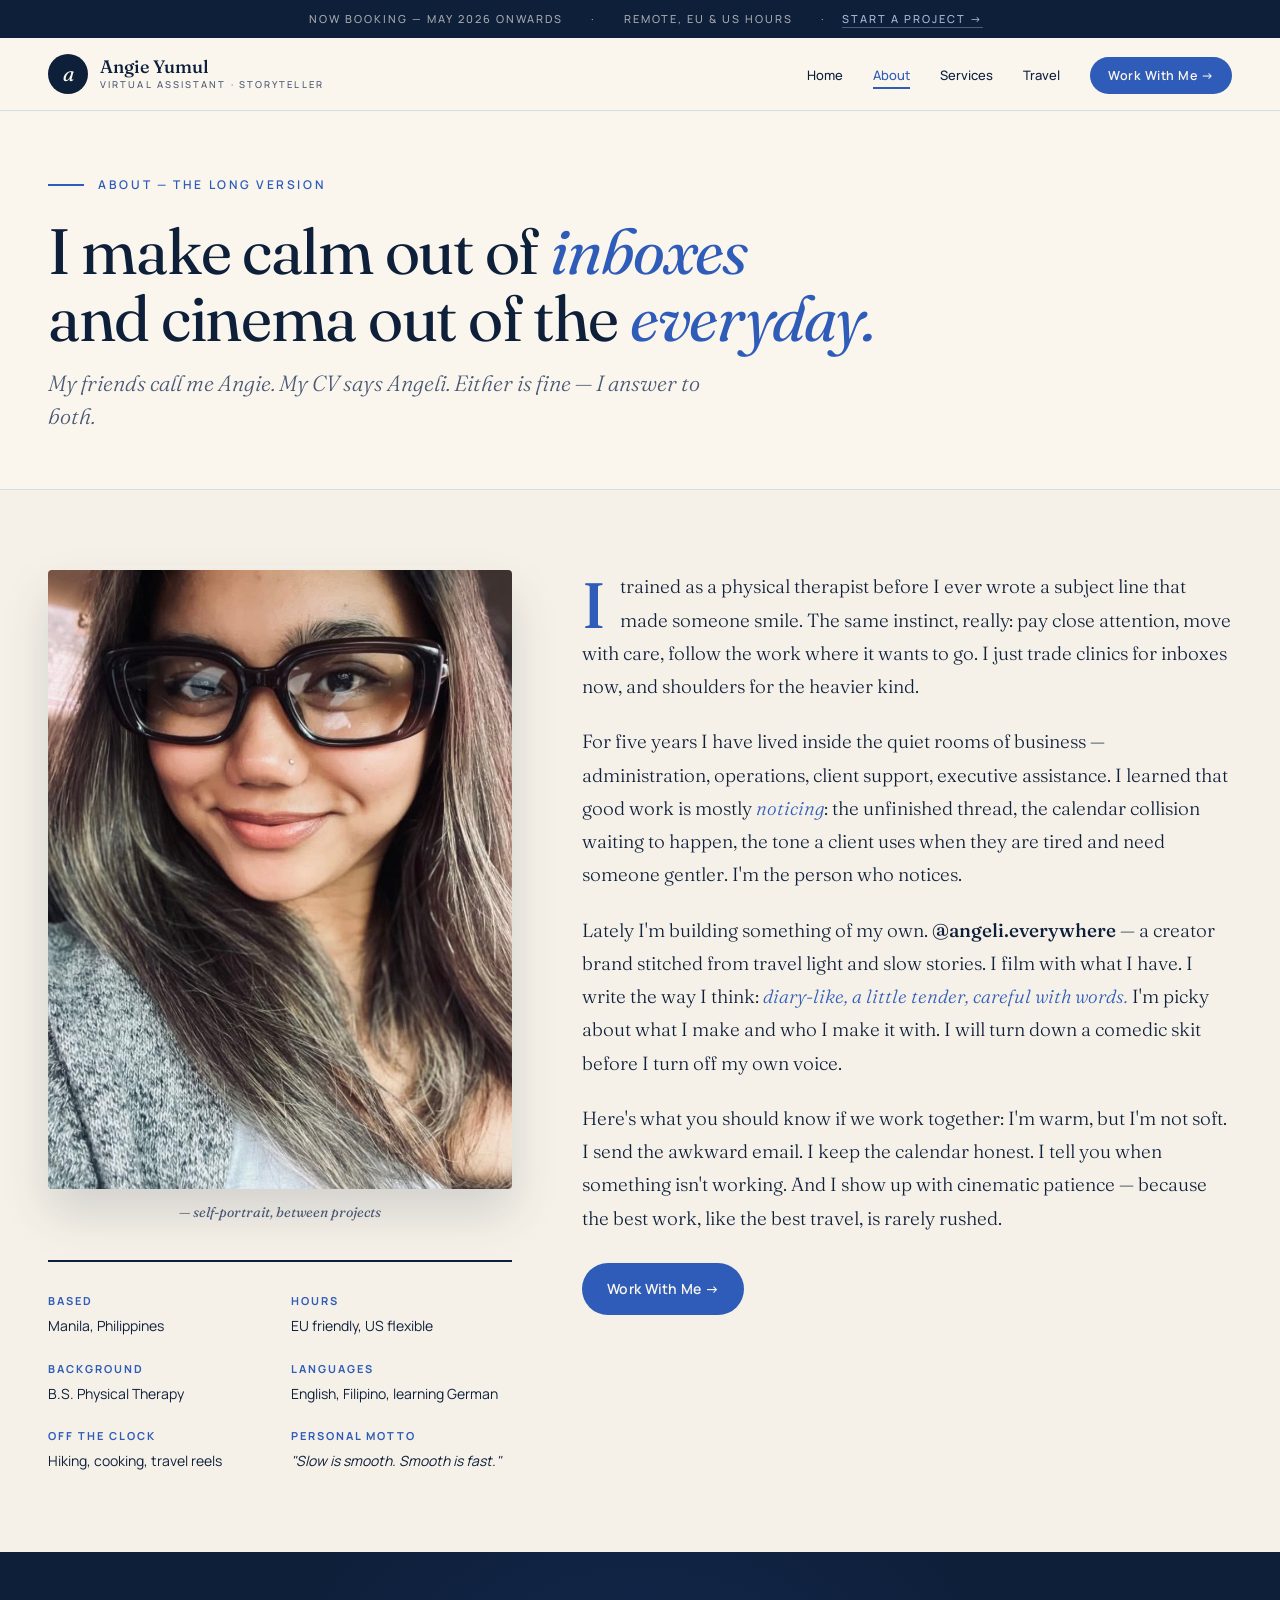
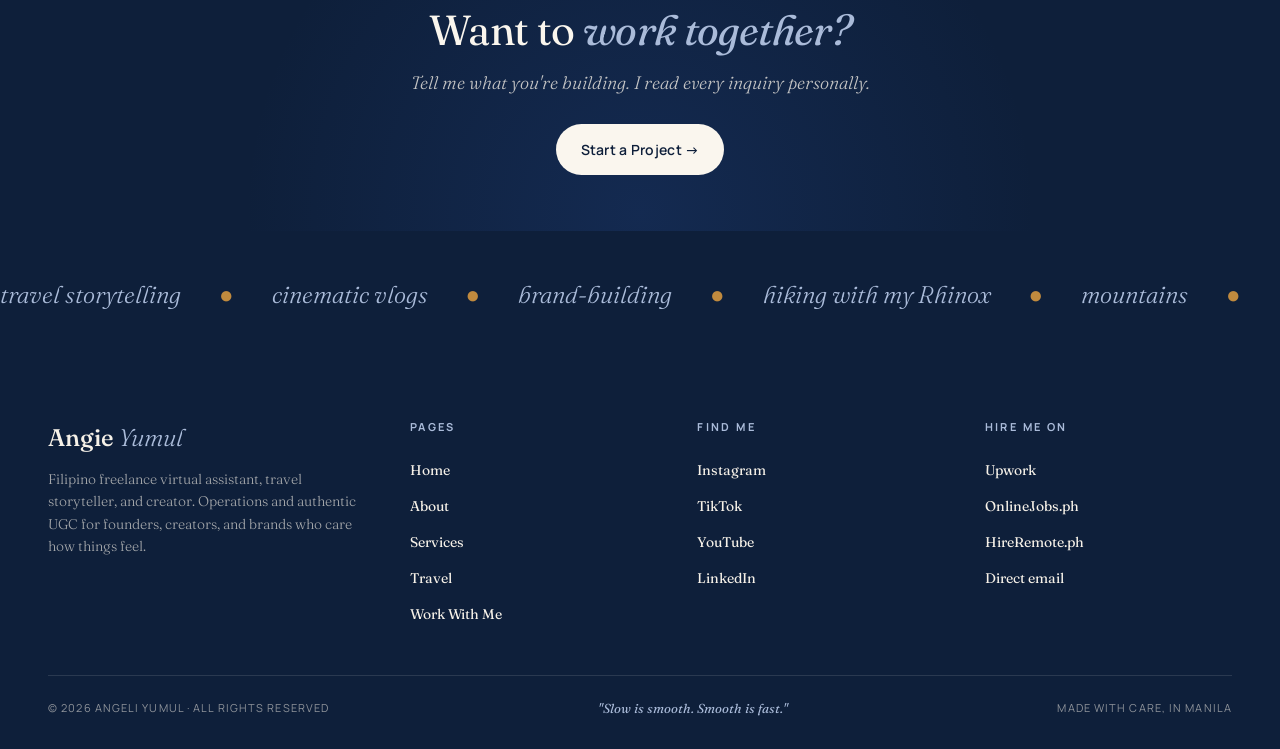
==== about.html @ 8c52788c "Multi-page site: 5 pages (index, about, services, travel, work) with shared CSS/JS, fixes for sticky" ====
<!DOCTYPE html>
<html lang="en">
<head>
<meta charset="UTF-8" />
<meta name="viewport" content="width=device-width, initial-scale=1.0" />
<title>About — Angie Yumul</title>
<meta name="description" content="The long version. A diary, a CV, and an honest paragraph about how I work." />
<meta property="og:title" content="About — Angie Yumul" />
<meta property="og:description" content="The long version. A diary, a CV, and an honest paragraph about how I work." />
<link rel="preconnect" href="https://fonts.googleapis.com">
<link rel="preconnect" href="https://fonts.gstatic.com" crossorigin>
<link href="https://fonts.googleapis.com/css2?family=Fraunces:ital,opsz,wght@0,9..144,300;0,9..144,400;0,9..144,500;0,9..144,600;1,9..144,300;1,9..144,400&family=Manrope:wght@300;400;500;600;700&display=swap" rel="stylesheet">
<link rel="stylesheet" href="styles.css">
</head>
<body>
<div class="topstrip">
  <span>Now booking — May 2026 onwards</span>
  <span>·</span>
  <span>Remote, EU &amp; US hours</span>
  <span>·</span>
  <a href="work.html">Start a project →</a>
</div>
<nav class="site-nav">
  <a href="index.html" class="brand">
    <div class="brand-mark">a</div>
    <div class="brand-text">
      Angie Yumul
      <small>Virtual Assistant · Storyteller</small>
    </div>
  </a>
  <button class="nav-toggle" aria-label="Toggle menu"><span></span><span></span><span></span></button>
  <ul>
    <li><a href="index.html" class="navlink">Home</a></li>
    <li><a href="about.html" class="navlink active">About</a></li>
    <li><a href="services.html" class="navlink">Services</a></li>
    <li><a href="travel.html" class="navlink">Travel</a></li>
    <li><a href="work.html" class="navlink nav-cta">Work With Me →</a></li>
  </ul>
</nav>

<a href="work.html" class="floating-cta">
  <span class="floating-cta-dot"></span>
  Available for projects
</a>
<div class="page-hero">
  <div class="page-hero-inner">
    <div class="eyebrow">About — the long version</div>
    <h1>I make calm out of <em>inboxes</em><br>and cinema out of the <em>everyday.</em></h1>
    <p class="page-hero-lede">My friends call me Angie. My CV says Angeli. Either is fine — I answer to both.</p>
  </div>
</div>

<section class="about-page-section">
  <div class="section-inner">
    <div class="about-grid">
      <div>
        <div class="about-photo">
          <img src="images/angie-glasses.jpeg" alt="Angie smiling, wearing oversized black glasses" />
        </div>
        <p class="about-photo-caption">— self-portrait, between projects</p>
        <ul class="about-fact-list">
          <li><strong>Based</strong>Manila, Philippines</li>
          <li><strong>Hours</strong>EU friendly, US flexible</li>
          <li><strong>Background</strong>B.S. Physical Therapy</li>
          <li><strong>Languages</strong>English, Filipino, learning German</li>
          <li><strong>Off the clock</strong>Hiking, cooking, travel reels</li>
          <li><strong>Personal motto</strong><em>"Slow is smooth. Smooth is fast."</em></li>
        </ul>
      </div>
      <div class="about-prose">
        <p class="lead">I trained as a physical therapist before I ever wrote a subject line that made someone smile. The same instinct, really: pay close attention, move with care, follow the work where it wants to go. I just trade clinics for inboxes now, and shoulders for the heavier kind.</p>
        <p>For five years I have lived inside the quiet rooms of business — administration, operations, client support, executive assistance. I learned that good work is mostly <em>noticing</em>: the unfinished thread, the calendar collision waiting to happen, the tone a client uses when they are tired and need someone gentler. I'm the person who notices.</p>
        <p>Lately I'm building something of my own. <strong>@angeli.everywhere</strong> — a creator brand stitched from travel light and slow stories. I film with what I have. I write the way I think: <em>diary-like, a little tender, careful with words.</em> I'm picky about what I make and who I make it with. I will turn down a comedic skit before I turn off my own voice.</p>
        <p>Here's what you should know if we work together: I'm warm, but I'm not soft. I send the awkward email. I keep the calendar honest. I tell you when something isn't working. And I show up with cinematic patience — because the best work, like the best travel, is rarely rushed.</p>
        <p style="margin-top: 28px;"><a href="work.html" class="btn btn-primary">Work With Me →</a></p>
      </div>
    </div>
  </div>
</section>

<section class="inline-cta">
  <div class="inline-cta-inner">
    <h2>Want to <em>work together?</em></h2>
    <p>Tell me what you're building. I read every inquiry personally.</p>
    <a href="work.html" class="btn btn-primary">Start a Project →</a>
  </div>
</section>

<div class="ribbon">
  <div class="ribbon-inner">
    <span>travel storytelling</span><span class="dot">●</span>
    <span>cinematic vlogs</span><span class="dot">●</span>
    <span>brand-building</span><span class="dot">●</span>
    <span>hiking with my Rhinox</span><span class="dot">●</span>
    <span>mountains</span><span class="dot">●</span>
    <span>learning German</span><span class="dot">●</span>
    <span>fitness</span><span class="dot">●</span>
    <span>quiet mornings</span><span class="dot">●</span>
    <span>travel storytelling</span><span class="dot">●</span>
    <span>cinematic vlogs</span><span class="dot">●</span>
    <span>brand-building</span><span class="dot">●</span>
    <span>hiking with my Rhinox</span><span class="dot">●</span>
    <span>mountains</span><span class="dot">●</span>
    <span>learning German</span><span class="dot">●</span>
    <span>fitness</span><span class="dot">●</span>
    <span>quiet mornings</span><span class="dot">●</span>
  </div>
</div>
<footer>
  <div class="footer-grid">
    <div class="footer-brand">
      <h4>Angie <em>Yumul</em></h4>
      <p>Filipino freelance virtual assistant, travel storyteller, and creator. Operations and authentic UGC for founders, creators, and brands who care how things feel.</p>
    </div>
    <div class="footer-col">
      <h5>Pages</h5>
      <ul>
        <li><a href="index.html">Home</a></li>
        <li><a href="about.html">About</a></li>
        <li><a href="services.html">Services</a></li>
        <li><a href="travel.html">Travel</a></li>
        <li><a href="work.html">Work With Me</a></li>
      </ul>
    </div>
    <div class="footer-col">
      <h5>Find me</h5>
      <ul>
        <li><a href="https://instagram.com/angeli.everywhere" target="_blank" rel="noopener">Instagram</a></li>
        <li><a href="https://tiktok.com/@angeli.everywhere" target="_blank" rel="noopener">TikTok</a></li>
        <li><a href="https://youtube.com/@angeli.everywhere" target="_blank" rel="noopener">YouTube</a></li>
        <li><a href="https://linkedin.com/in/angeliyumul" target="_blank" rel="noopener">LinkedIn</a></li>
      </ul>
    </div>
    <div class="footer-col">
      <h5>Hire me on</h5>
      <ul>
        <li><a href="https://upwork.com" target="_blank" rel="noopener">Upwork</a></li>
        <li><a href="https://onlinejobs.ph" target="_blank" rel="noopener">OnlineJobs.ph</a></li>
        <li><a href="https://hireremote.ph" target="_blank" rel="noopener">HireRemote.ph</a></li>
        <li><a href="mailto:angeli.everywhere@gmail.com">Direct email</a></li>
      </ul>
    </div>
  </div>
  <div class="footer-bottom">
    <span>© 2026 ANGELI YUMUL · ALL RIGHTS RESERVED</span>
    <em>"Slow is smooth. Smooth is fast."</em>
    <span>MADE WITH CARE, IN MANILA</span>
  </div>
</footer>

<script src="site.js"></script>
</body>
</html>
---- styles.css ----
/* ─────────────────────────────────────────────
   ANGIE YUMUL — site stylesheet
   Blue palette · Fraunces + Manrope · multi-page
   ───────────────────────────────────────────── */

:root {
  --ink:        #0e1f3a;
  --ink-soft:   #4a5874;
  --blue:       #2e5cb8;
  --blue-deep:  #1a3a7a;
  --blue-soft:  #aabbd9;
  --mist:       #e8eef5;
  --bone:       #f6f1e8;
  --paper:      #faf6ee;
  --cream:      #efe7d6;
  --gold:       #c08a3e;
  --line:       #d6dde8;

  --serif: 'Fraunces', 'Times New Roman', serif;
  --sans:  'Manrope', system-ui, sans-serif;
}

* { margin: 0; padding: 0; box-sizing: border-box; }
html { scroll-behavior: smooth; }
body {
  background: var(--paper);
  color: var(--ink);
  font-family: var(--sans);
  font-size: 17px;
  line-height: 1.65;
  -webkit-font-smoothing: antialiased;
  overflow-x: hidden;
}
::selection { background: var(--blue); color: var(--paper); }
img { max-width: 100%; display: block; }
a { color: inherit; }

/* TOP STRIP */
.topstrip {
  background: var(--ink); color: var(--bone);
  font-family: var(--sans); font-size: 11px;
  letter-spacing: 0.18em; text-transform: uppercase;
  text-align: center; padding: 10px 24px; font-weight: 500;
}
.topstrip span { opacity: 0.65; margin: 0 12px; }
.topstrip a {
  color: var(--blue-soft); text-decoration: none;
  border-bottom: 1px solid rgba(170,187,217,0.4); padding-bottom: 1px;
}

/* NAV — non-sticky to prevent overlap with content */
nav.site-nav {
  background: var(--paper);
  border-bottom: 1px solid var(--line);
  padding: 16px 48px;
  display: flex; justify-content: space-between; align-items: center;
  position: relative; z-index: 50;
}
.brand { display: flex; align-items: center; gap: 12px; text-decoration: none; color: var(--ink); }
.brand-mark {
  width: 40px; height: 40px; border-radius: 50%;
  background: var(--ink); color: var(--paper);
  display: flex; align-items: center; justify-content: center;
  font-family: var(--serif); font-style: italic;
  font-size: 21px; line-height: 1; padding-bottom: 2px; flex-shrink: 0;
}
.brand-text { font-family: var(--serif); font-size: 18px; line-height: 1; font-weight: 500; }
.brand-text small {
  display: block; font-family: var(--sans);
  font-size: 9.5px; letter-spacing: 0.22em; text-transform: uppercase;
  color: var(--ink-soft); margin-top: 4px; font-weight: 500;
}
nav.site-nav ul { display: flex; gap: 30px; list-style: none; align-items: center; }
nav.site-nav a.navlink {
  font-family: var(--sans); font-size: 13px; font-weight: 500;
  color: var(--ink); text-decoration: none; transition: color 0.3s;
  white-space: nowrap; padding-bottom: 3px; border-bottom: 2px solid transparent;
}
nav.site-nav a.navlink:hover { color: var(--blue); }
nav.site-nav a.navlink.active { color: var(--blue); border-bottom-color: var(--blue); }

.nav-cta {
  background: var(--blue); color: var(--paper) !important;
  padding: 10px 18px !important; border-radius: 999px;
  font-size: 12.5px !important; letter-spacing: 0.04em;
  font-weight: 600 !important; transition: background 0.3s, transform 0.2s;
  white-space: nowrap; border-bottom: none !important;
}
.nav-cta:hover { background: var(--blue-deep) !important; transform: translateY(-1px); }
.nav-cta.active { background: var(--blue-deep); }

.nav-toggle {
  display: none; background: none; border: none; cursor: pointer;
  padding: 6px; width: 38px; height: 38px;
}
.nav-toggle span {
  display: block; width: 22px; height: 2px;
  background: var(--ink); margin: 5px auto; transition: 0.3s;
}

/* FLOATING CTA */
.floating-cta {
  position: fixed; bottom: 22px; right: 22px;
  background: var(--ink); color: var(--paper);
  padding: 12px 20px 12px 16px; border-radius: 999px;
  text-decoration: none; font-family: var(--sans);
  font-size: 13px; font-weight: 600; letter-spacing: 0.02em;
  z-index: 40; box-shadow: 0 10px 30px rgba(14, 31, 58, 0.25);
  display: flex; align-items: center; gap: 8px;
  transition: opacity 0.4s, transform 0.3s, background 0.3s;
  opacity: 0; transform: translateY(20px); pointer-events: none;
}
.floating-cta.visible { opacity: 1; transform: translateY(0); pointer-events: auto; }
.floating-cta:hover { background: var(--blue); transform: translateY(-2px); }
.floating-cta-dot {
  width: 8px; height: 8px; border-radius: 50%;
  background: #6fe88a; flex-shrink: 0; animation: pulse 2s infinite;
}
@keyframes pulse {
  0%   { box-shadow: 0 0 0 0 rgba(111, 232, 138, 0.7); }
  70%  { box-shadow: 0 0 0 8px rgba(111, 232, 138, 0); }
  100% { box-shadow: 0 0 0 0 rgba(111, 232, 138, 0); }
}

/* TYPE */
h1 { font-family: var(--serif); font-weight: 400; line-height: 1.05; letter-spacing: -0.02em; color: var(--ink); }
h2 {
  font-family: var(--serif); font-size: clamp(34px, 4.5vw, 54px);
  line-height: 1.05; letter-spacing: -0.015em;
  color: var(--ink); font-weight: 400;
}
h2 em { font-style: italic; color: var(--blue); font-weight: 400; }

.eyebrow {
  font-family: var(--sans); font-size: 12px; font-weight: 600;
  letter-spacing: 0.22em; text-transform: uppercase;
  color: var(--blue); margin-bottom: 22px;
  display: flex; align-items: center; gap: 14px;
}
.eyebrow::before { content: ''; width: 36px; height: 2px; background: var(--blue); flex-shrink: 0; }

.section-eyebrow {
  font-family: var(--sans); font-size: 11px;
  letter-spacing: 0.28em; text-transform: uppercase;
  color: var(--blue); font-weight: 600;
  margin-bottom: 16px; display: flex; align-items: center; gap: 12px;
}
.section-eyebrow .roman {
  font-family: var(--serif); font-style: italic;
  color: var(--ink-soft); font-size: 15px;
  letter-spacing: 0.05em; font-weight: 400;
}

.section-lede {
  font-size: 19px; color: var(--ink-soft);
  max-width: 720px; margin-bottom: 44px; line-height: 1.6;
}
.section-lede em { font-style: italic; color: var(--ink); }

/* BUTTONS */
.btn {
  display: inline-flex; align-items: center; gap: 8px;
  padding: 13px 24px; border-radius: 999px;
  text-decoration: none; font-family: var(--sans);
  font-size: 14px; font-weight: 600; letter-spacing: 0.02em;
  transition: all 0.3s; border: 1.5px solid transparent;
  cursor: pointer;
}
.btn-primary { background: var(--blue); color: var(--paper); }
.btn-primary:hover { background: var(--blue-deep); transform: translateY(-2px); }
.btn-secondary { background: transparent; color: var(--ink); border-color: var(--ink); }
.btn-secondary:hover { background: var(--ink); color: var(--paper); transform: translateY(-2px); }

/* SECTIONS */
section { padding: 80px 48px; }
.section-inner { max-width: 1300px; margin: 0 auto; }

/* HERO (home) */
.hero { padding: 60px 48px 80px; position: relative; }
.hero-grid {
  max-width: 1300px; margin: 0 auto;
  display: grid; grid-template-columns: 1.1fr 1fr;
  gap: 80px; align-items: center;
}
.hero h1 { font-size: clamp(44px, 5.6vw, 76px); margin-bottom: 18px; }
.hero h1 em { font-style: italic; font-weight: 300; color: var(--blue); }
.hero-roles {
  font-family: var(--serif); font-style: italic; font-size: 21px;
  color: var(--ink-soft); margin-bottom: 26px; font-weight: 300;
}
.hero-roles .dot { color: var(--gold); margin: 0 8px; }
.hero-lede {
  font-size: 18px; line-height: 1.65; color: var(--ink-soft);
  max-width: 540px; margin-bottom: 32px;
}
.hero-lede strong { color: var(--ink); font-weight: 600; }
.hero-cta { display: flex; gap: 12px; flex-wrap: wrap; margin-bottom: 36px; }

.hero-credentials {
  padding-top: 26px; border-top: 1px solid var(--line);
  display: grid; grid-template-columns: repeat(3, 1fr);
  gap: 18px; max-width: 540px;
}
.hero-credentials > div { font-size: 12.5px; }
.hero-credentials strong {
  display: block; font-family: var(--serif);
  font-size: 22px; font-weight: 500; color: var(--ink); margin-bottom: 2px;
}
.hero-credentials em {
  font-family: var(--serif); font-style: italic;
  color: var(--gold); font-weight: 400;
}
.hero-credentials span { color: var(--ink-soft); font-size: 12px; }

/* HERO PHOTO */
.hero-visual {
  position: relative; aspect-ratio: 4 / 5;
  max-height: 600px; width: 100%;
}
.hero-photo-frame {
  position: absolute; inset: 0;
  border-radius: 4px; overflow: hidden;
  background: var(--mist);
  box-shadow: 0 30px 60px rgba(14, 31, 58, 0.18);
  transform: rotate(-1.5deg);
}
.hero-photo-frame img {
  width: 100%; height: 100%;
  object-fit: cover; object-position: center 28%;
}
.hero-photo-tag {
  position: absolute; bottom: -20px; left: -18px;
  background: var(--ink); color: var(--paper);
  font-family: var(--serif); font-style: italic;
  font-size: 15px; padding: 12px 20px;
  border-radius: 999px; transform: rotate(-2deg);
  z-index: 2; box-shadow: 0 10px 24px rgba(14, 31, 58, 0.2);
  white-space: nowrap;
}
.hero-photo-tag span {
  color: var(--blue-soft); font-style: normal;
  font-family: var(--sans); font-size: 9.5px;
  letter-spacing: 0.2em; text-transform: uppercase;
  display: block; margin-bottom: 1px;
}
.hero-photo-stamp {
  position: absolute; top: -18px; right: -18px;
  background: var(--blue); color: var(--paper);
  font-family: var(--serif); font-size: 12.5px;
  width: 130px; height: 130px; border-radius: 50%;
  display: flex; align-items: center; justify-content: center;
  text-align: center; line-height: 1.3;
  transform: rotate(8deg); z-index: 2;
  font-style: italic; box-shadow: 0 8px 20px rgba(46, 92, 184, 0.35);
  letter-spacing: 0.01em; padding: 14px;
}

/* PAGE HERO */
.page-hero {
  padding: 64px 48px 56px;
  background: var(--paper);
  border-bottom: 1px solid var(--line);
}
.page-hero-inner { max-width: 1300px; margin: 0 auto; }
.page-hero h1 { font-size: clamp(40px, 5vw, 64px); line-height: 1.05; margin-bottom: 16px; }
.page-hero h1 em { font-style: italic; color: var(--blue); font-weight: 400; }
.page-hero-lede {
  font-family: var(--serif); font-style: italic;
  font-size: 22px; color: var(--ink-soft);
  max-width: 700px; font-weight: 300; line-height: 1.5;
}

/* TRUSTED */
.trusted {
  padding: 26px 48px; background: var(--mist);
  border-top: 1px solid var(--line); border-bottom: 1px solid var(--line);
}
.trusted-inner {
  max-width: 1300px; margin: 0 auto;
  display: flex; align-items: center; gap: 40px;
  flex-wrap: wrap; justify-content: center;
}
.trusted-label {
  font-family: var(--sans); font-size: 11px;
  letter-spacing: 0.25em; text-transform: uppercase;
  color: var(--ink-soft); font-weight: 600;
}
.trusted-platforms {
  display: flex; gap: 30px; flex-wrap: wrap; align-items: center;
  font-family: var(--serif); font-style: italic;
  font-size: 18px; color: var(--ink); justify-content: center;
}
.trusted-platforms span { display: flex; align-items: center; gap: 8px; }
.trusted-platforms span::before {
  content: '✦'; color: var(--gold);
  font-size: 11px; font-style: normal;
}

/* ABOUT */
.about-page-section { background: var(--bone); }
.about-grid {
  display: grid; grid-template-columns: 1fr 1.4fr;
  gap: 70px; align-items: start;
}
.about-photo {
  aspect-ratio: 3/4; border-radius: 4px; overflow: hidden;
  box-shadow: 0 24px 48px rgba(14, 31, 58, 0.15);
  background: var(--mist);
}
.about-photo img { width: 100%; height: 100%; object-fit: cover; }
.about-photo-caption {
  margin-top: 12px; font-family: var(--serif);
  font-style: italic; font-size: 14px;
  color: var(--ink-soft); text-align: center;
}
.about-prose p {
  font-size: 19px; line-height: 1.75; color: var(--ink);
  margin-bottom: 22px; font-family: var(--serif); font-weight: 300;
}
.about-prose p strong { font-weight: 500; color: var(--ink); font-style: normal; }
.about-prose em { font-style: italic; color: var(--blue); }
.about-prose .lead::first-letter {
  font-family: var(--serif); font-size: 64px;
  float: left; line-height: 0.85;
  margin: 8px 14px 0 0;
  color: var(--blue); font-weight: 500; font-style: normal;
}
.about-fact-list {
  margin-top: 36px; padding-top: 30px;
  border-top: 2px solid var(--ink); list-style: none;
  display: grid; grid-template-columns: repeat(2, 1fr); gap: 22px;
}
.about-fact-list li { font-family: var(--sans); font-size: 14px; color: var(--ink); }
.about-fact-list li strong {
  display: block; font-family: var(--sans);
  color: var(--blue); font-size: 11px; font-weight: 700;
  letter-spacing: 0.18em; margin-bottom: 4px; text-transform: uppercase;
}

/* SERVICES */
.services-grid {
  display: grid; grid-template-columns: repeat(2, 1fr); gap: 0;
  border-top: 1px solid var(--line); border-left: 1px solid var(--line);
}
.service {
  padding: 36px 32px; background: var(--paper);
  border-right: 1px solid var(--line);
  border-bottom: 1px solid var(--line);
  transition: background 0.4s;
}
.service:hover { background: var(--mist); }
.service:hover .service-num { color: var(--blue); }
.service-num {
  font-family: var(--serif); font-size: 14px;
  color: var(--ink-soft); letter-spacing: 0.15em;
  margin-bottom: 20px; transition: color 0.3s; font-weight: 500;
}
.service h3 {
  font-family: var(--serif); font-size: 26px;
  line-height: 1.2; margin-bottom: 14px;
  color: var(--ink); font-weight: 500;
}
.service h3 em { font-style: italic; color: var(--blue); font-weight: 400; }
.service-tagline {
  font-family: var(--serif); font-style: italic;
  font-size: 15.5px; color: var(--ink-soft);
  margin-bottom: 18px; line-height: 1.5;
}
.service-tagline em { color: var(--blue); }
.service ul { list-style: none; margin-bottom: 20px; }
.service ul li {
  padding: 7px 0; color: var(--ink); font-size: 14.5px;
  border-bottom: 1px dashed var(--line);
  display: flex; align-items: flex-start; gap: 10px;
}
.service ul li:last-child { border-bottom: none; }
.service ul li::before {
  content: '→'; color: var(--blue);
  font-weight: 600; flex-shrink: 0;
}
.service-creds {
  background: var(--cream); padding: 14px 16px;
  border-radius: 4px; font-size: 13px;
  color: var(--ink); line-height: 1.55;
}
.service-creds strong {
  font-family: var(--sans); font-size: 10.5px;
  letter-spacing: 0.18em; text-transform: uppercase;
  font-weight: 700; display: block; margin-bottom: 4px; color: var(--ink);
}

/* TESTIMONIALS */
.testimonials {
  background: var(--mist); padding: 80px 48px;
  position: relative; overflow: hidden;
}
.testimonials::before {
  content: '"'; position: absolute;
  top: -80px; left: -10px;
  font-family: var(--serif); font-size: 460px;
  color: rgba(46, 92, 184, 0.06); line-height: 1;
  pointer-events: none; font-style: italic;
}
.testimonials-inner { position: relative; z-index: 2; }
.testimonial-grid {
  display: grid; grid-template-columns: repeat(2, 1fr);
  gap: 22px; margin-top: 36px;
}
.testimonial-grid.three { grid-template-columns: repeat(3, 1fr); }
.testimonial {
  background: var(--paper); padding: 28px 26px 24px;
  border-radius: 6px; box-shadow: 0 4px 16px rgba(14, 31, 58, 0.06);
  border-top: 3px solid var(--blue);
  display: flex; flex-direction: column;
}
.testimonial-stars {
  color: var(--gold); font-size: 13px;
  letter-spacing: 0.15em; margin-bottom: 12px;
}
.testimonial-quote {
  font-family: var(--serif); font-size: 16.5px;
  line-height: 1.55; color: var(--ink);
  font-weight: 300; margin-bottom: 20px; flex-grow: 1;
}
.testimonial-quote em { font-style: italic; color: var(--blue); }
.testimonial-author {
  display: flex; align-items: center; gap: 12px;
  padding-top: 16px; border-top: 1px solid var(--line);
}
.testimonial-avatar {
  width: 42px; height: 42px; border-radius: 50%; flex-shrink: 0;
  display: flex; align-items: center; justify-content: center;
  font-family: var(--serif); font-style: italic;
  color: var(--paper); font-size: 16px; font-weight: 500;
}
.testimonial-author-info strong {
  display: block; font-family: var(--sans);
  font-size: 13.5px; font-weight: 700;
  color: var(--ink); line-height: 1.3;
}
.testimonial-author-info span {
  font-family: var(--sans); font-size: 12px; color: var(--ink-soft);
}
.av-1 { background: linear-gradient(135deg, #2e5cb8, #1a3a7a); }
.av-2 { background: linear-gradient(135deg, #c08a3e, #8a5e25); }
.av-3 { background: linear-gradient(135deg, #4a5874, #2c3a55); }
.av-4 { background: linear-gradient(135deg, #2e5cb8, #4a8acc); }
.av-5 { background: linear-gradient(135deg, #6e84a8, #2e5cb8); }
.av-6 { background: linear-gradient(135deg, #c08a3e, #2e5cb8); }

/* TRAVEL CTA */
.travel-cta {
  padding: 0; background: var(--ink);
  color: var(--paper); overflow: hidden;
}
.travel-cta-grid {
  display: grid; grid-template-columns: 1fr 1fr;
  align-items: stretch; min-height: 500px;
}
.travel-cta-photo { position: relative; background: var(--ink); overflow: hidden; }
.travel-cta-photo img { width: 100%; height: 100%; object-fit: cover; }
.travel-cta-photo::after {
  content: ''; position: absolute; inset: 0;
  background: linear-gradient(90deg, transparent 60%, var(--ink) 100%);
}
.travel-cta-text {
  padding: 60px 56px;
  display: flex; flex-direction: column; justify-content: center;
}
.travel-cta-text .section-eyebrow { color: var(--blue-soft); }
.travel-cta-text .section-eyebrow .roman { color: var(--blue-soft); opacity: 0.7; }
.travel-cta-text h2 { color: var(--paper); margin-bottom: 22px; }
.travel-cta-text h2 em { color: var(--blue-soft); }
.travel-cta-text p {
  color: rgba(246, 241, 232, 0.78);
  font-size: 18px; line-height: 1.7;
  max-width: 480px; margin-bottom: 30px;
  font-family: var(--serif); font-weight: 300;
}
.travel-cta-text p em { font-style: italic; color: var(--paper); }
.travel-cta-buttons { display: flex; gap: 12px; flex-wrap: wrap; }
.travel-cta-buttons .btn-primary { background: var(--paper); color: var(--ink); }
.travel-cta-buttons .btn-primary:hover { background: var(--blue-soft); }
.travel-cta-buttons .btn-secondary { color: var(--paper); border-color: var(--paper); }
.travel-cta-buttons .btn-secondary:hover { background: var(--paper); color: var(--ink); }

/* TIMELINE */
.experience-list { margin-top: 28px; }
.exp-item {
  display: grid; grid-template-columns: 200px 1fr;
  gap: 48px; padding: 30px 0;
  border-top: 1px solid var(--line); align-items: baseline;
}
.exp-item:last-child { border-bottom: 1px solid var(--line); }
.exp-date {
  font-family: var(--sans); font-size: 12px;
  letter-spacing: 0.15em; text-transform: uppercase;
  color: var(--blue); font-weight: 600;
}
.exp-item h3 {
  font-family: var(--serif); font-size: 22px; line-height: 1.3;
  color: var(--ink); margin-bottom: 4px; font-weight: 500;
}
.exp-item .exp-org {
  font-family: var(--serif); font-style: italic;
  font-size: 16px; color: var(--ink-soft); margin-bottom: 10px;
}
.exp-item p {
  color: var(--ink-soft); font-size: 15.5px;
  line-height: 1.6; max-width: 700px;
}

/* WORK FORM */
.work { background: var(--bone); }
.work-grid {
  display: grid; grid-template-columns: 1fr 1.3fr;
  gap: 60px; align-items: start;
}
.work-aside h3 {
  font-family: var(--serif); font-size: 22px;
  margin-bottom: 12px; color: var(--ink); font-weight: 500;
}
.work-aside p {
  color: var(--ink-soft); margin-bottom: 24px;
  font-size: 15.5px; line-height: 1.65;
}
.work-aside p em { color: var(--ink); font-style: italic; }
.work-aside-block {
  background: var(--paper); padding: 22px 24px;
  border-radius: 6px; margin-bottom: 14px;
  border-left: 3px solid var(--blue);
}
.work-aside-block strong {
  display: block; font-family: var(--sans);
  font-size: 11px; letter-spacing: 0.2em;
  text-transform: uppercase; color: var(--blue);
  margin-bottom: 8px; font-weight: 700;
}
.work-aside-block ul {
  list-style: none; font-family: var(--serif);
  font-size: 16px; color: var(--ink);
}
.work-aside-block li { padding: 3px 0; }
.work-aside-block li::before {
  content: '✦'; color: var(--gold);
  margin-right: 8px; font-size: 11px;
}
.work-direct { margin-top: 16px; font-size: 14px; color: var(--ink-soft); }
.work-direct a {
  color: var(--blue); text-decoration: none;
  font-weight: 600; border-bottom: 1px solid var(--blue);
}

form {
  background: var(--paper); padding: 32px;
  border-radius: 8px; box-shadow: 0 4px 16px rgba(14, 31, 58, 0.06);
}
.form-group { margin-bottom: 18px; }
.form-row { display: grid; grid-template-columns: 1fr 1fr; gap: 16px; }
label {
  display: block; font-family: var(--sans);
  font-size: 11px; letter-spacing: 0.18em;
  text-transform: uppercase; color: var(--ink);
  font-weight: 700; margin-bottom: 8px;
}
label .req { color: var(--blue); }

input[type="text"], input[type="email"], select, textarea {
  width: 100%; padding: 12px 14px;
  border: 1.5px solid var(--line); background: var(--paper);
  border-radius: 4px; font-family: var(--sans);
  font-size: 15px; color: var(--ink);
  transition: border-color 0.3s;
}
input:focus, select:focus, textarea:focus { outline: none; border-color: var(--blue); }
textarea { resize: vertical; min-height: 110px; font-family: var(--sans); }

.form-submit {
  width: 100%; padding: 15px;
  background: var(--blue); color: var(--paper);
  border: none; border-radius: 999px;
  font-family: var(--sans); font-size: 15px;
  font-weight: 700; letter-spacing: 0.04em;
  cursor: pointer; transition: background 0.3s, transform 0.2s;
  margin-top: 4px;
}
.form-submit:hover { background: var(--blue-deep); transform: translateY(-2px); }
.form-note {
  margin-top: 12px; font-size: 13px; color: var(--ink-soft);
  text-align: center; font-style: italic; font-family: var(--serif);
}

/* INLINE CTA */
.inline-cta {
  background: var(--ink); color: var(--paper);
  padding: 56px 48px; text-align: center;
  position: relative; overflow: hidden;
}
.inline-cta::before {
  content: ''; position: absolute;
  top: -50%; left: 50%; transform: translateX(-50%);
  width: 800px; height: 800px;
  background: radial-gradient(circle, rgba(46, 92, 184, 0.18) 0%, transparent 70%);
  pointer-events: none;
}
.inline-cta-inner { max-width: 700px; margin: 0 auto; position: relative; z-index: 2; }
.inline-cta h2 {
  color: var(--paper); margin-bottom: 16px;
  font-size: clamp(28px, 4vw, 42px);
}
.inline-cta h2 em { color: var(--blue-soft); }
.inline-cta p {
  color: rgba(246, 241, 232, 0.78);
  font-family: var(--serif); font-style: italic;
  font-size: 18px; margin-bottom: 26px; font-weight: 300;
}
.inline-cta .btn-primary { background: var(--paper); color: var(--ink); }
.inline-cta .btn-primary:hover { background: var(--blue-soft); }

/* RIBBON */
.ribbon {
  padding: 44px 0; background: var(--ink);
  color: var(--paper); overflow: hidden;
}
.ribbon-inner {
  display: flex; gap: 38px;
  font-family: var(--serif); font-size: 24px;
  font-style: italic; white-space: nowrap;
  animation: scroll 40s linear infinite; font-weight: 300;
}
.ribbon-inner span { color: var(--blue-soft); }
.ribbon-inner .dot { color: var(--gold); font-style: normal; }
@keyframes scroll {
  from { transform: translateX(0); }
  to   { transform: translateX(-50%); }
}

/* FOOTER */
footer { background: var(--ink); color: var(--bone); padding: 60px 48px 30px; }
.footer-grid {
  max-width: 1300px; margin: 0 auto;
  display: grid; grid-template-columns: 1.3fr 1fr 1fr 1fr;
  gap: 40px; margin-bottom: 44px;
}
.footer-brand h4 {
  font-family: var(--serif); font-size: 24px;
  margin-bottom: 10px; font-weight: 500;
}
.footer-brand h4 em { font-style: italic; color: var(--blue-soft); font-weight: 300; }
.footer-brand p {
  color: rgba(246, 241, 232, 0.65); font-size: 14px;
  line-height: 1.6; font-family: var(--serif);
  font-weight: 300; max-width: 320px;
}
.footer-col h5 {
  font-family: var(--sans); font-size: 11px;
  letter-spacing: 0.22em; text-transform: uppercase;
  color: var(--blue-soft); font-weight: 700; margin-bottom: 14px;
}
.footer-col ul { list-style: none; }
.footer-col li { padding: 4px 0; }
.footer-col a {
  color: var(--bone); text-decoration: none;
  font-size: 14px; font-family: var(--serif);
  transition: color 0.3s;
}
.footer-col a:hover { color: var(--blue-soft); }
.footer-bottom {
  max-width: 1300px; margin: 0 auto; padding-top: 22px;
  border-top: 1px solid rgba(246, 241, 232, 0.12);
  display: flex; justify-content: space-between; align-items: center;
  font-family: var(--sans); font-size: 11px;
  color: rgba(246, 241, 232, 0.55); letter-spacing: 0.1em;
  flex-wrap: wrap; gap: 12px;
}
.footer-bottom em {
  font-family: var(--serif); font-style: italic;
  color: var(--blue-soft); font-size: 13px; letter-spacing: 0;
}

/* REVEAL */
.reveal { opacity: 0; transform: translateY(18px); transition: opacity 0.8s, transform 0.8s; }
.reveal.in { opacity: 1; transform: translateY(0); }

/* RESPONSIVE */
@media (max-width: 980px) {
  nav.site-nav { padding: 12px 20px; }
  nav.site-nav ul {
    position: absolute; top: 100%; left: 0; right: 0;
    background: var(--paper);
    flex-direction: column; align-items: stretch; gap: 0;
    padding: 14px 20px 20px;
    border-bottom: 1px solid var(--line);
    box-shadow: 0 12px 24px rgba(14, 31, 58, 0.08);
    transform: translateY(-12px); opacity: 0; pointer-events: none;
    transition: opacity 0.25s, transform 0.25s;
  }
  nav.site-nav.open ul { opacity: 1; transform: translateY(0); pointer-events: auto; }
  nav.site-nav ul li { border-bottom: 1px solid var(--line); }
  nav.site-nav ul li:last-child { border-bottom: none; padding-top: 12px; }
  nav.site-nav a.navlink { display: block; padding: 12px 0; font-size: 15px; border-bottom: none; }
  nav.site-nav a.navlink.active { border-bottom: none; }
  nav.site-nav a.nav-cta { display: inline-flex !important; margin-top: 4px; padding: 11px 22px !important; }
  .nav-toggle { display: block; }
  .nav-toggle.active span:nth-child(1) { transform: translateY(7px) rotate(45deg); }
  .nav-toggle.active span:nth-child(2) { opacity: 0; }
  .nav-toggle.active span:nth-child(3) { transform: translateY(-7px) rotate(-45deg); }

  .topstrip { font-size: 10px; padding: 8px 16px; line-height: 1.5; }
  .topstrip span:nth-child(2) { display: none; }

  .hero { padding: 30px 20px 70px; }
  .hero-grid { grid-template-columns: 1fr; gap: 70px; }
  .hero-visual { max-width: 340px; margin: 20px auto 0; }
  .hero-photo-tag { font-size: 13px; padding: 10px 16px; bottom: -14px; left: -10px; }
  .hero-photo-stamp { width: 100px; height: 100px; font-size: 10.5px; top: -10px; right: -10px; padding: 12px; }
  .hero-credentials { grid-template-columns: 1fr 1fr 1fr; gap: 12px; }
  .hero-credentials strong { font-size: 18px; }
  .hero-credentials span { font-size: 11px; }

  .trusted { padding: 20px 20px; }
  .trusted-platforms { gap: 16px; font-size: 14.5px; }
  .trusted-inner { gap: 14px; }

  .page-hero { padding: 40px 20px 36px; }
  section { padding: 56px 20px; }
  .testimonials { padding: 56px 20px; }
  .inline-cta { padding: 44px 24px; }

  .about-grid { grid-template-columns: 1fr; gap: 32px; }
  .about-photo { max-width: 320px; margin: 0 auto; }
  .about-prose .lead::first-letter { font-size: 52px; margin: 4px 10px 0 0; }

  .services-grid { grid-template-columns: 1fr; }
  .service { padding: 28px 22px; }

  .testimonial-grid, .testimonial-grid.three { grid-template-columns: 1fr; }

  .travel-cta-grid { grid-template-columns: 1fr; min-height: auto; }
  .travel-cta-photo { height: 280px; }
  .travel-cta-photo::after { background: linear-gradient(180deg, transparent 50%, var(--ink) 100%); }
  .travel-cta-text { padding: 40px 24px; }

  .exp-item { grid-template-columns: 1fr; gap: 6px; }

  .work-grid { grid-template-columns: 1fr; gap: 32px; }
  form { padding: 22px 18px; }
  .form-row { grid-template-columns: 1fr; }

  .footer-grid { grid-template-columns: 1fr 1fr; gap: 26px; }
  .footer-bottom { flex-direction: column; text-align: center; }

  .floating-cta { bottom: 14px; right: 14px; padding: 10px 16px 10px 13px; font-size: 12px; }

  .testimonials::before { font-size: 240px; top: -30px; }
}

@media (max-width: 480px) {
  .footer-grid { grid-template-columns: 1fr; }
  .about-fact-list { grid-template-columns: 1fr; }
  .hero-credentials { grid-template-columns: 1fr; gap: 14px; max-width: 100%; }
  .hero-credentials > div { display: flex; align-items: baseline; gap: 12px; }
  .hero-credentials strong { display: inline; margin-right: 8px; font-size: 19px; }
  .topstrip a { display: block; margin-top: 4px; }
}

/* === Page header (inner pages) === */
.page-header {
  background: var(--bone);
  padding: 60px 48px 56px;
  border-bottom: 1px solid var(--line);
}
.page-header-inner { max-width: 1300px; margin: 0 auto; }
.page-header h1 {
  font-family: var(--serif);
  font-size: clamp(40px, 5.2vw, 64px);
  line-height: 1.05;
  letter-spacing: -0.015em;
  color: var(--ink);
  font-weight: 400;
  margin-bottom: 18px;
  max-width: 1000px;
}
.page-header h1 em { font-style: italic; color: var(--blue); font-weight: 300; }
.page-header-lede {
  font-size: 20px;
  color: var(--ink-soft);
  max-width: 720px;
  font-family: var(--serif);
  font-weight: 300;
  line-height: 1.55;
}
.page-header-lede em { font-style: italic; color: var(--ink); }

.crumb {
  font-family: var(--sans);
  font-size: 11px;
  letter-spacing: 0.22em;
  text-transform: uppercase;
  color: var(--ink-soft);
  margin-bottom: 20px;
  display: flex;
  align-items: center;
  gap: 12px;
}
.crumb a { color: var(--blue); text-decoration: none; font-weight: 600; }
.crumb a:hover { text-decoration: underline; }
.crumb .sep { color: var(--ink-soft); opacity: 0.5; }

/* Process grid */
.process-grid {
  display: grid;
  grid-template-columns: repeat(4, 1fr);
  gap: 32px;
  margin-top: 32px;
}
.process-step .step-num {
  font-family: var(--serif);
  font-size: 56px;
  color: var(--blue);
  line-height: 1;
  margin-bottom: 16px;
  font-style: italic;
}
.process-step h3 {
  font-family: var(--serif);
  font-size: 22px;
  margin-bottom: 10px;
  font-weight: 500;
}
.process-step p { color: var(--ink-soft); font-size: 15px; line-height: 1.6; }

/* Travel strip */
.travel-strip {
  position: relative;
  height: 60vh;
  min-height: 400px;
  max-height: 680px;
  overflow: hidden;
}
.travel-strip img { width: 100%; height: 100%; object-fit: cover; display: block; }
.travel-strip::after {
  content: '';
  position: absolute;
  inset: 0;
  background: linear-gradient(180deg, transparent 50%, rgba(14,31,58,0.5) 100%);
  pointer-events: none;
}
.travel-strip-caption {
  position: absolute;
  bottom: 32px;
  left: 48px;
  color: var(--paper);
  font-family: var(--serif);
  font-style: italic;
  font-size: 18px;
  max-width: 600px;
  z-index: 2;
}

/* Reels grid */
.reels-grid {
  display: grid;
  grid-template-columns: repeat(3, 1fr);
  gap: 20px;
  margin-top: 32px;
}
.reel { text-decoration: none; color: inherit; display: block; }
.reel-card {
  aspect-ratio: 9/16;
  border-radius: 6px;
  position: relative;
  overflow: hidden;
  box-shadow: 0 8px 24px rgba(14,31,58,0.18);
  display: flex;
  align-items: flex-end;
  padding: 20px;
  color: var(--paper);
  transition: transform 0.4s;
}
.reel:hover .reel-card { transform: translateY(-4px); }
.reel-1 { background: linear-gradient(135deg, #2e5cb8, #1a3a7a); }
.reel-2 { background: linear-gradient(135deg, #c08a3e, #6e4a1a); }
.reel-3 { background: linear-gradient(135deg, #4a5874, #1a2238); }
.reel-meta {
  font-family: var(--sans);
  font-size: 10px;
  letter-spacing: 0.2em;
  text-transform: uppercase;
  opacity: 0.7;
  margin-bottom: 4px;
}
.reel-title {
  font-family: var(--serif);
  font-style: italic;
  font-size: 18px;
  line-height: 1.3;
}

/* Brand deck */
.brand-deck {
  display: grid;
  grid-template-columns: repeat(3, 1fr);
  gap: 28px;
  margin-top: 32px;
}
.brand-card {
  background: var(--paper);
  padding: 32px;
  border-radius: 6px;
  box-shadow: 0 4px 16px rgba(14,31,58,0.06);
}
.brand-card.b1 { border-left: 3px solid var(--blue); }
.brand-card.b2 { border-left: 3px solid var(--gold); }
.brand-card.b3 { border-left: 3px solid var(--ink); }
.brand-card h3 {
  font-family: var(--serif);
  font-size: 22px;
  margin-bottom: 14px;
  font-weight: 500;
}
.brand-card p { color: var(--ink-soft); font-size: 15.5px; line-height: 1.65; }

.text-center { text-align: center; }

/* Mobile additions */
@media (max-width: 980px) {
  .page-header { padding: 40px 20px 40px; }
  .process-grid { grid-template-columns: repeat(2, 1fr); gap: 24px; }
  .travel-strip-caption { left: 24px; bottom: 24px; font-size: 16px; }
  .reels-grid { grid-template-columns: 1fr 1fr; gap: 14px; }
  .brand-deck { grid-template-columns: 1fr; gap: 16px; }
}
@media (max-width: 540px) {
  .reels-grid { grid-template-columns: 1fr; }
  .process-grid { grid-template-columns: 1fr; }
}
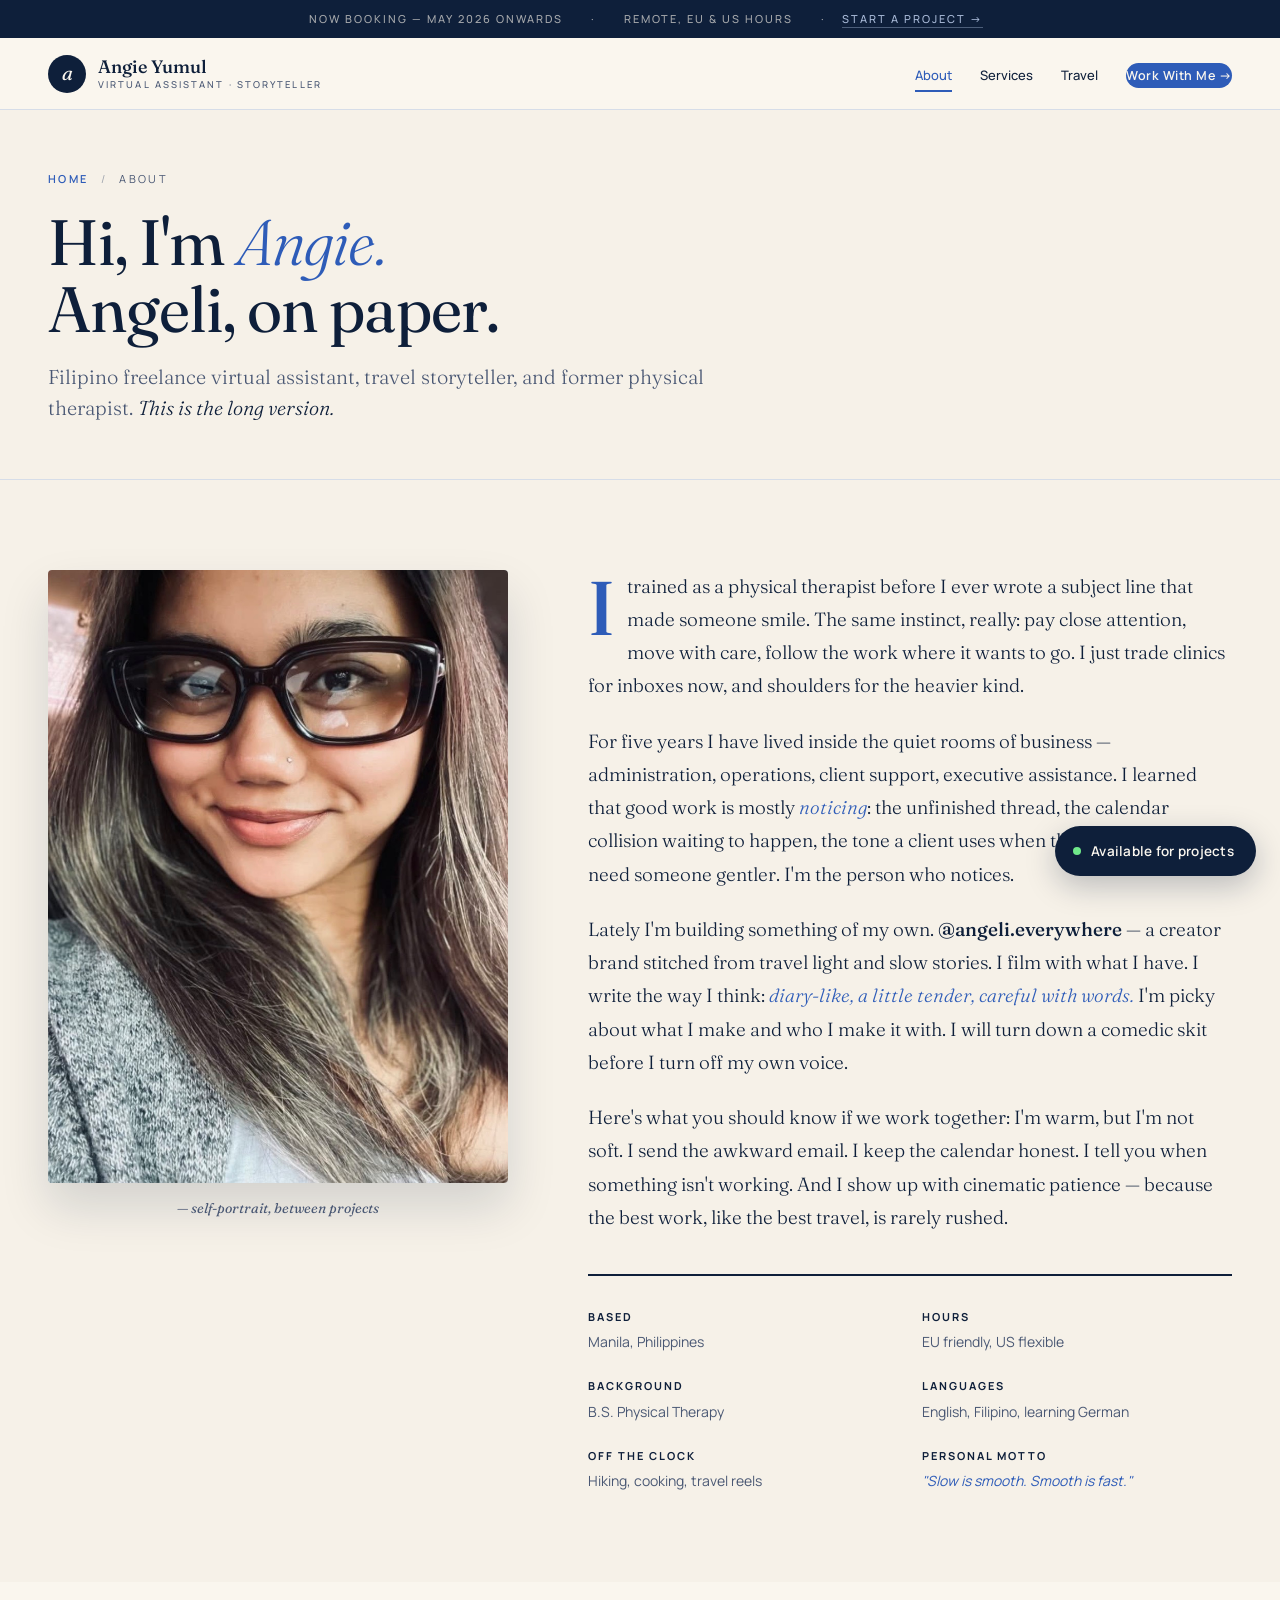
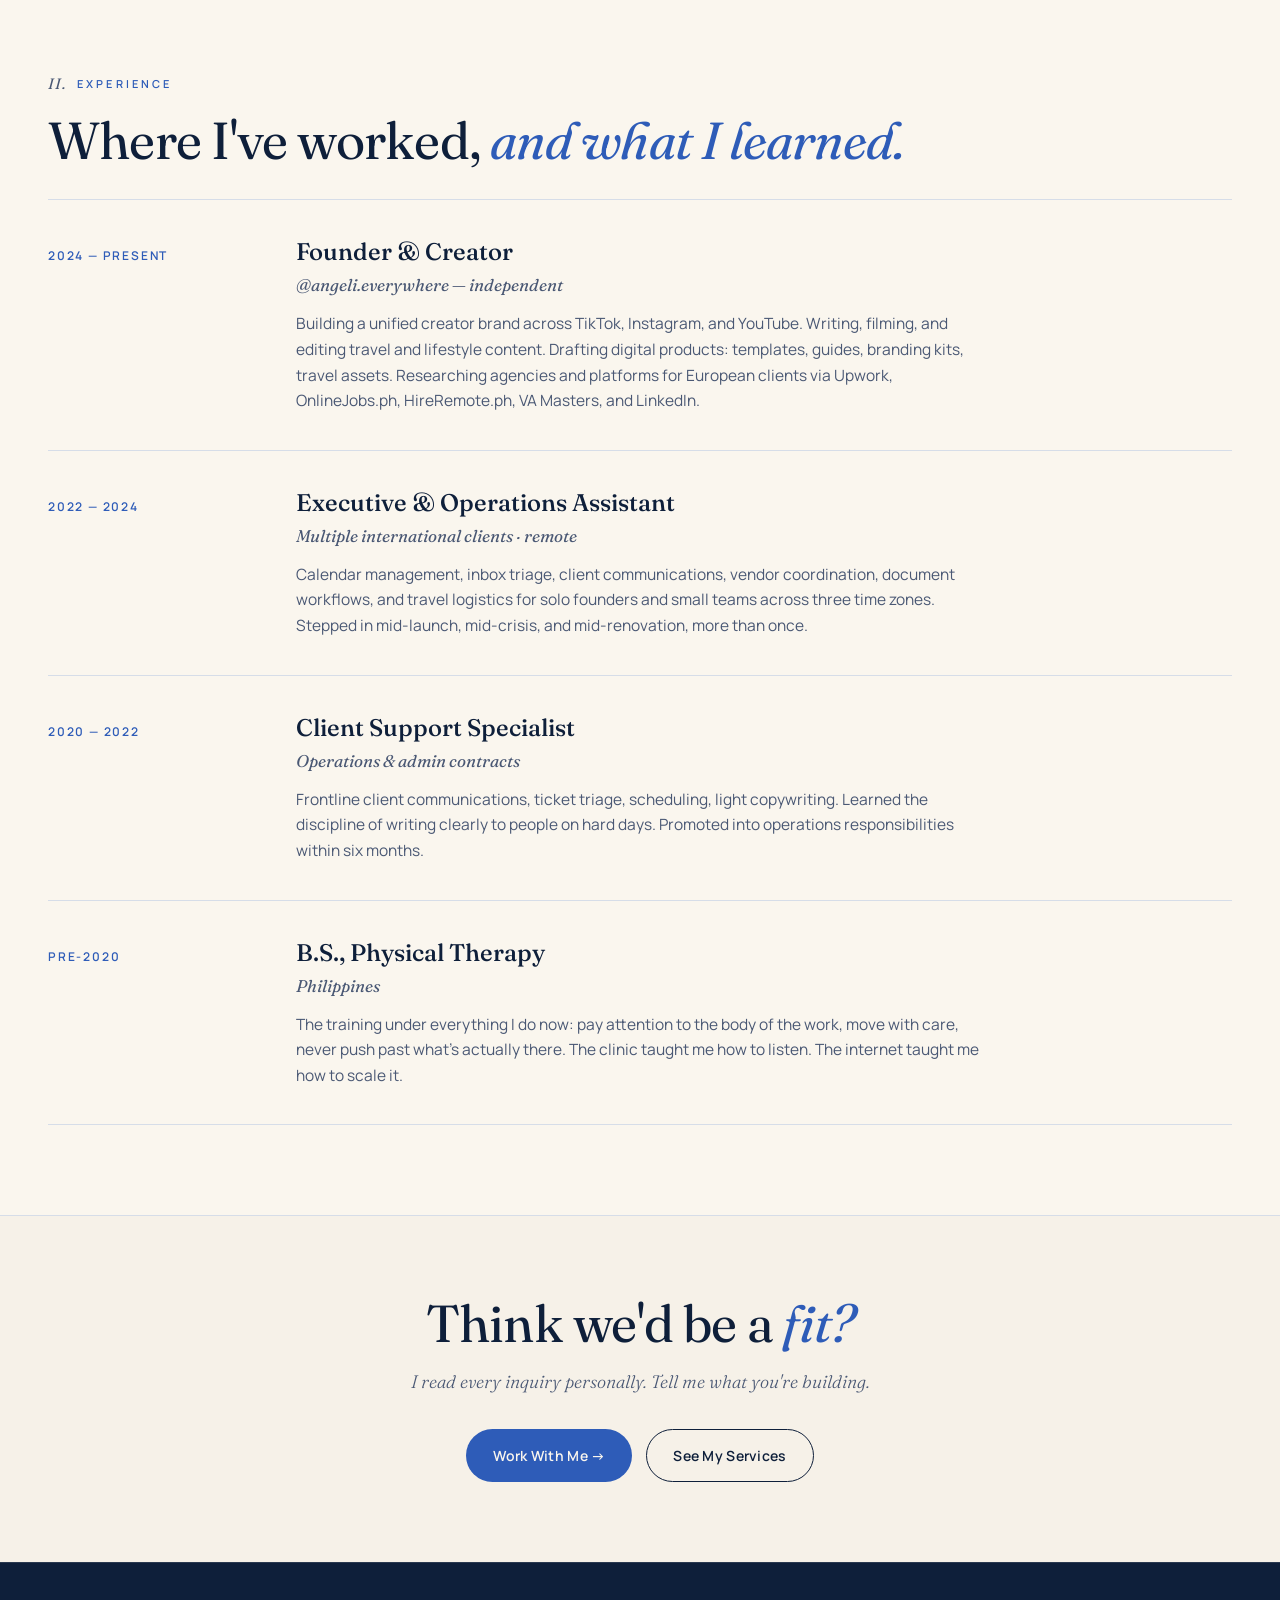
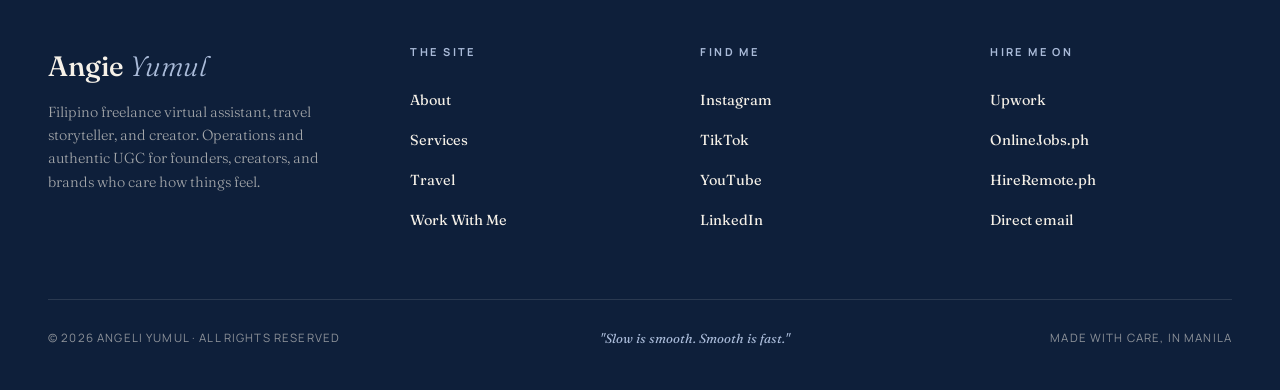
==== commit a2c908fb: "Multi-page rebuild: 5 pages, fix 8 audit bugs, integrate HK/Macao parents trip + Korea photos - Spli" ====
--- a/about.html
+++ b/about.html
@@ -4,108 +4,153 @@
 <meta charset="UTF-8" />
 <meta name="viewport" content="width=device-width, initial-scale=1.0" />
 <title>About — Angie Yumul</title>
-<meta name="description" content="The long version. A diary, a CV, and an honest paragraph about how I work." />
+<meta name="description" content="Filipino freelance virtual assistant and travel storyteller. Former physical therapist. The long version." />
 <meta property="og:title" content="About — Angie Yumul" />
-<meta property="og:description" content="The long version. A diary, a CV, and an honest paragraph about how I work." />
+<meta property="og:description" content="Filipino freelance virtual assistant and travel storyteller. Former physical therapist. The long version." />
 <link rel="preconnect" href="https://fonts.googleapis.com">
 <link rel="preconnect" href="https://fonts.gstatic.com" crossorigin>
 <link href="https://fonts.googleapis.com/css2?family=Fraunces:ital,opsz,wght@0,9..144,300;0,9..144,400;0,9..144,500;0,9..144,600;1,9..144,300;1,9..144,400&family=Manrope:wght@300;400;500;600;700&display=swap" rel="stylesheet">
 <link rel="stylesheet" href="styles.css">
 </head>
 <body>
+
 <div class="topstrip">
   <span>Now booking — May 2026 onwards</span>
   <span>·</span>
   <span>Remote, EU &amp; US hours</span>
   <span>·</span>
-  <a href="work.html">Start a project →</a>
+  <a href="work.html">Start a project &rarr;</a>
 </div>
+
 <nav class="site-nav">
   <a href="index.html" class="brand">
     <div class="brand-mark">a</div>
     <div class="brand-text">
       Angie Yumul
-      <small>Virtual Assistant · Storyteller</small>
+      <small>Virtual Assistant &middot; Storyteller</small>
     </div>
   </a>
-  <button class="nav-toggle" aria-label="Toggle menu"><span></span><span></span><span></span></button>
   <ul>
-    <li><a href="index.html" class="navlink">Home</a></li>
-    <li><a href="about.html" class="navlink active">About</a></li>
-    <li><a href="services.html" class="navlink">Services</a></li>
-    <li><a href="travel.html" class="navlink">Travel</a></li>
-    <li><a href="work.html" class="navlink nav-cta">Work With Me →</a></li>
+    <li><a href="about.html"    class="navlink active">About</a></li>
+    <li><a href="services.html" class="navlink ">Services</a></li>
+    <li><a href="travel.html"   class="navlink ">Travel</a></li>
+    <li><a href="work.html"     class="navlink nav-cta">Work With Me &rarr;</a></li>
   </ul>
+  <button class="nav-mobile" aria-label="Open menu">&#9776;</button>
 </nav>
+
+<div class="mobile-menu" id="mobileMenu">
+  <button class="mobile-menu-close" aria-label="Close menu">&times;</button>
+  <ul>
+    <li><a href="index.html">Home</a></li>
+    <li><a href="about.html">About</a></li>
+    <li><a href="services.html">Services</a></li>
+    <li><a href="travel.html">Travel</a></li>
+    <li><a href="work.html" class="nav-cta">Work With Me &rarr;</a></li>
+  </ul>
+  <div class="mobile-menu-foot">&mdash; made with care, in Manila</div>
+</div>
 
 <a href="work.html" class="floating-cta">
   <span class="floating-cta-dot"></span>
   Available for projects
 </a>
-<div class="page-hero">
-  <div class="page-hero-inner">
-    <div class="eyebrow">About — the long version</div>
-    <h1>I make calm out of <em>inboxes</em><br>and cinema out of the <em>everyday.</em></h1>
-    <p class="page-hero-lede">My friends call me Angie. My CV says Angeli. Either is fine — I answer to both.</p>
+<header class="page-header">
+  <div class="page-header-inner">
+    <div class="crumb">
+      <a href="index.html">Home</a>
+      <span class="sep">/</span>
+      <span>About</span>
+    </div>
+    <h1>Hi, I'm <em>Angie.</em><br>Angeli, on paper.</h1>
+    <p class="page-header-lede">
+      Filipino freelance virtual assistant, travel storyteller, and former physical therapist. <em>This is the long version.</em>
+    </p>
   </div>
-</div>
+</header>
 
-<section class="about-page-section">
+<section class="bg-bone">
   <div class="section-inner">
     <div class="about-grid">
-      <div>
+      <div class="about-photo-wrap">
         <div class="about-photo">
-          <img src="images/angie-glasses.jpeg" alt="Angie smiling, wearing oversized black glasses" />
+          <img src="images/angie-glasses.jpeg" alt="Angie smiling, wearing oversized glasses" />
         </div>
-        <p class="about-photo-caption">— self-portrait, between projects</p>
+        <p class="about-photo-caption">&mdash; self-portrait, between projects</p>
+      </div>
+
+      <div class="about-prose">
+        <p>I trained as a physical therapist before I ever wrote a subject line that made someone smile. The same instinct, really: pay close attention, move with care, follow the work where it wants to go. I just trade clinics for inboxes now, and shoulders for the heavier kind.</p>
+
+        <p>For five years I have lived inside the quiet rooms of business &mdash; administration, operations, client support, executive assistance. I learned that good work is mostly <em>noticing</em>: the unfinished thread, the calendar collision waiting to happen, the tone a client uses when they are tired and need someone gentler. I'm the person who notices.</p>
+
+        <p>Lately I'm building something of my own. <strong>@angeli.everywhere</strong> &mdash; a creator brand stitched from travel light and slow stories. I film with what I have. I write the way I think: <em>diary-like, a little tender, careful with words.</em> I'm picky about what I make and who I make it with. I will turn down a comedic skit before I turn off my own voice.</p>
+
+        <p>Here's what you should know if we work together: I'm warm, but I'm not soft. I send the awkward email. I keep the calendar honest. I tell you when something isn't working. And I show up with cinematic patience &mdash; because the best work, like the best travel, is rarely rushed.</p>
+
         <ul class="about-fact-list">
-          <li><strong>Based</strong>Manila, Philippines</li>
-          <li><strong>Hours</strong>EU friendly, US flexible</li>
-          <li><strong>Background</strong>B.S. Physical Therapy</li>
-          <li><strong>Languages</strong>English, Filipino, learning German</li>
-          <li><strong>Off the clock</strong>Hiking, cooking, travel reels</li>
-          <li><strong>Personal motto</strong><em>"Slow is smooth. Smooth is fast."</em></li>
+          <li><strong>Based</strong> Manila, Philippines</li>
+          <li><strong>Hours</strong> EU friendly, US flexible</li>
+          <li><strong>Background</strong> B.S. Physical Therapy</li>
+          <li><strong>Languages</strong> English, Filipino, learning German</li>
+          <li><strong>Off the clock</strong> Hiking, cooking, travel reels</li>
+          <li><strong>Personal motto</strong> <em>"Slow is smooth. Smooth is fast."</em></li>
         </ul>
-      </div>
-      <div class="about-prose">
-        <p class="lead">I trained as a physical therapist before I ever wrote a subject line that made someone smile. The same instinct, really: pay close attention, move with care, follow the work where it wants to go. I just trade clinics for inboxes now, and shoulders for the heavier kind.</p>
-        <p>For five years I have lived inside the quiet rooms of business — administration, operations, client support, executive assistance. I learned that good work is mostly <em>noticing</em>: the unfinished thread, the calendar collision waiting to happen, the tone a client uses when they are tired and need someone gentler. I'm the person who notices.</p>
-        <p>Lately I'm building something of my own. <strong>@angeli.everywhere</strong> — a creator brand stitched from travel light and slow stories. I film with what I have. I write the way I think: <em>diary-like, a little tender, careful with words.</em> I'm picky about what I make and who I make it with. I will turn down a comedic skit before I turn off my own voice.</p>
-        <p>Here's what you should know if we work together: I'm warm, but I'm not soft. I send the awkward email. I keep the calendar honest. I tell you when something isn't working. And I show up with cinematic patience — because the best work, like the best travel, is rarely rushed.</p>
-        <p style="margin-top: 28px;"><a href="work.html" class="btn btn-primary">Work With Me →</a></p>
       </div>
     </div>
   </div>
 </section>
 
-<section class="inline-cta">
-  <div class="inline-cta-inner">
-    <h2>Want to <em>work together?</em></h2>
-    <p>Tell me what you're building. I read every inquiry personally.</p>
-    <a href="work.html" class="btn btn-primary">Start a Project →</a>
+<section>
+  <div class="section-inner">
+    <div class="section-eyebrow"><span class="roman">ii.</span> Experience</div>
+    <h2>Where I've worked, <em>and what I learned.</em></h2>
+
+    <div class="experience-list">
+      <div class="exp-item">
+        <div class="exp-date">2024 &mdash; Present</div>
+        <div>
+          <h3>Founder &amp; Creator</h3>
+          <p class="exp-org">@angeli.everywhere &mdash; independent</p>
+          <p>Building a unified creator brand across TikTok, Instagram, and YouTube. Writing, filming, and editing travel and lifestyle content. Drafting digital products: templates, guides, branding kits, travel assets. Researching agencies and platforms for European clients via Upwork, OnlineJobs.ph, HireRemote.ph, VA Masters, and LinkedIn.</p>
+        </div>
+      </div>
+      <div class="exp-item">
+        <div class="exp-date">2022 &mdash; 2024</div>
+        <div>
+          <h3>Executive &amp; Operations Assistant</h3>
+          <p class="exp-org">Multiple international clients &middot; remote</p>
+          <p>Calendar management, inbox triage, client communications, vendor coordination, document workflows, and travel logistics for solo founders and small teams across three time zones. Stepped in mid-launch, mid-crisis, and mid-renovation, more than once.</p>
+        </div>
+      </div>
+      <div class="exp-item">
+        <div class="exp-date">2020 &mdash; 2022</div>
+        <div>
+          <h3>Client Support Specialist</h3>
+          <p class="exp-org">Operations &amp; admin contracts</p>
+          <p>Frontline client communications, ticket triage, scheduling, light copywriting. Learned the discipline of writing clearly to people on hard days. Promoted into operations responsibilities within six months.</p>
+        </div>
+      </div>
+      <div class="exp-item">
+        <div class="exp-date">Pre-2020</div>
+        <div>
+          <h3>B.S., Physical Therapy</h3>
+          <p class="exp-org">Philippines</p>
+          <p>The training under everything I do now: pay attention to the body of the work, move with care, never push past what's actually there. The clinic taught me how to listen. The internet taught me how to scale it.</p>
+        </div>
+      </div>
+    </div>
   </div>
 </section>
 
-<div class="ribbon">
-  <div class="ribbon-inner">
-    <span>travel storytelling</span><span class="dot">●</span>
-    <span>cinematic vlogs</span><span class="dot">●</span>
-    <span>brand-building</span><span class="dot">●</span>
-    <span>hiking with my Rhinox</span><span class="dot">●</span>
-    <span>mountains</span><span class="dot">●</span>
-    <span>learning German</span><span class="dot">●</span>
-    <span>fitness</span><span class="dot">●</span>
-    <span>quiet mornings</span><span class="dot">●</span>
-    <span>travel storytelling</span><span class="dot">●</span>
-    <span>cinematic vlogs</span><span class="dot">●</span>
-    <span>brand-building</span><span class="dot">●</span>
-    <span>hiking with my Rhinox</span><span class="dot">●</span>
-    <span>mountains</span><span class="dot">●</span>
-    <span>learning German</span><span class="dot">●</span>
-    <span>fitness</span><span class="dot">●</span>
-    <span>quiet mornings</span><span class="dot">●</span>
+<section class="cta-strip">
+  <h2>Think we'd be a <em>fit?</em></h2>
+  <p>I read every inquiry personally. Tell me what you're building.</p>
+  <div class="cta-strip-buttons">
+    <a href="work.html" class="btn btn-primary">Work With Me &rarr;</a>
+    <a href="services.html" class="btn btn-secondary">See My Services</a>
   </div>
-</div>
+</section>
 <footer>
   <div class="footer-grid">
     <div class="footer-brand">
@@ -113,9 +158,8 @@
       <p>Filipino freelance virtual assistant, travel storyteller, and creator. Operations and authentic UGC for founders, creators, and brands who care how things feel.</p>
     </div>
     <div class="footer-col">
-      <h5>Pages</h5>
+      <h5>The site</h5>
       <ul>
-        <li><a href="index.html">Home</a></li>
         <li><a href="about.html">About</a></li>
         <li><a href="services.html">Services</a></li>
         <li><a href="travel.html">Travel</a></li>
@@ -126,23 +170,23 @@
       <h5>Find me</h5>
       <ul>
         <li><a href="https://instagram.com/angeli.everywhere" target="_blank" rel="noopener">Instagram</a></li>
-        <li><a href="https://tiktok.com/@angeli.everywhere" target="_blank" rel="noopener">TikTok</a></li>
-        <li><a href="https://youtube.com/@angeli.everywhere" target="_blank" rel="noopener">YouTube</a></li>
-        <li><a href="https://linkedin.com/in/angeliyumul" target="_blank" rel="noopener">LinkedIn</a></li>
+        <li><a href="https://tiktok.com/@angeli.everywhere"   target="_blank" rel="noopener">TikTok</a></li>
+        <li><a href="https://youtube.com/@angeli.everywhere"  target="_blank" rel="noopener">YouTube</a></li>
+        <li><a href="https://linkedin.com/in/angeliyumul"     target="_blank" rel="noopener">LinkedIn</a></li>
       </ul>
     </div>
     <div class="footer-col">
       <h5>Hire me on</h5>
       <ul>
-        <li><a href="https://upwork.com" target="_blank" rel="noopener">Upwork</a></li>
-        <li><a href="https://onlinejobs.ph" target="_blank" rel="noopener">OnlineJobs.ph</a></li>
-        <li><a href="https://hireremote.ph" target="_blank" rel="noopener">HireRemote.ph</a></li>
+        <li><a href="https://upwork.com"        target="_blank" rel="noopener">Upwork</a></li>
+        <li><a href="https://onlinejobs.ph"     target="_blank" rel="noopener">OnlineJobs.ph</a></li>
+        <li><a href="https://hireremote.ph"     target="_blank" rel="noopener">HireRemote.ph</a></li>
         <li><a href="mailto:angeli.everywhere@gmail.com">Direct email</a></li>
       </ul>
     </div>
   </div>
   <div class="footer-bottom">
-    <span>© 2026 ANGELI YUMUL · ALL RIGHTS RESERVED</span>
+    <span>&copy; 2026 ANGELI YUMUL &middot; ALL RIGHTS RESERVED</span>
     <em>"Slow is smooth. Smooth is fast."</em>
     <span>MADE WITH CARE, IN MANILA</span>
   </div>
@@ -150,4 +194,4 @@
 
 <script src="site.js"></script>
 </body>
-</html>+</html>
--- a/styles.css
+++ b/styles.css
@@ -1,937 +1,355 @@
-/* ─────────────────────────────────────────────
-   ANGIE YUMUL — site stylesheet
-   Blue palette · Fraunces + Manrope · multi-page
-   ───────────────────────────────────────────── */
-
 :root {
-  --ink:        #0e1f3a;
-  --ink-soft:   #4a5874;
-  --blue:       #2e5cb8;
-  --blue-deep:  #1a3a7a;
-  --blue-soft:  #aabbd9;
-  --mist:       #e8eef5;
-  --bone:       #f6f1e8;
-  --paper:      #faf6ee;
-  --cream:      #efe7d6;
-  --gold:       #c08a3e;
-  --line:       #d6dde8;
-
+  --ink: #0e1f3a; --ink-soft: #4a5874;
+  --blue: #2e5cb8; --blue-deep: #1a3a7a; --blue-soft: #aabbd9;
+  --mist: #e8eef5; --bone: #f6f1e8; --paper: #faf6ee;
+  --cream: #efe7d6; --gold: #c08a3e; --line: #d6dde8;
   --serif: 'Fraunces', 'Times New Roman', serif;
-  --sans:  'Manrope', system-ui, sans-serif;
+  --sans: 'Manrope', system-ui, sans-serif;
+  --nav-h: 72px;
 }
-
 * { margin: 0; padding: 0; box-sizing: border-box; }
 html { scroll-behavior: smooth; }
-body {
-  background: var(--paper);
-  color: var(--ink);
-  font-family: var(--sans);
-  font-size: 17px;
-  line-height: 1.65;
-  -webkit-font-smoothing: antialiased;
-  overflow-x: hidden;
-}
+body { background: var(--paper); color: var(--ink); font-family: var(--sans); font-size: 17px; line-height: 1.65; -webkit-font-smoothing: antialiased; overflow-x: hidden; }
 ::selection { background: var(--blue); color: var(--paper); }
 img { max-width: 100%; display: block; }
 a { color: inherit; }
 
-/* TOP STRIP */
-.topstrip {
-  background: var(--ink); color: var(--bone);
-  font-family: var(--sans); font-size: 11px;
-  letter-spacing: 0.18em; text-transform: uppercase;
-  text-align: center; padding: 10px 24px; font-weight: 500;
-}
+.topstrip { background: var(--ink); color: var(--bone); font-size: 11px; letter-spacing: 0.18em; text-transform: uppercase; text-align: center; padding: 10px 24px; font-weight: 500; font-family: var(--sans); }
 .topstrip span { opacity: 0.65; margin: 0 12px; }
-.topstrip a {
-  color: var(--blue-soft); text-decoration: none;
-  border-bottom: 1px solid rgba(170,187,217,0.4); padding-bottom: 1px;
-}
-
-/* NAV — non-sticky to prevent overlap with content */
-nav.site-nav {
-  background: var(--paper);
-  border-bottom: 1px solid var(--line);
-  padding: 16px 48px;
-  display: flex; justify-content: space-between; align-items: center;
-  position: relative; z-index: 50;
-}
+.topstrip a { color: var(--blue-soft); text-decoration: none; border-bottom: 1px solid rgba(170,187,217,0.4); padding-bottom: 1px; }
+
+.site-nav { position: sticky; top: 0; background: var(--paper); border-bottom: 1px solid var(--line); padding: 16px 48px; display: flex; justify-content: space-between; align-items: center; z-index: 100; height: var(--nav-h); }
 .brand { display: flex; align-items: center; gap: 12px; text-decoration: none; color: var(--ink); }
-.brand-mark {
-  width: 40px; height: 40px; border-radius: 50%;
-  background: var(--ink); color: var(--paper);
-  display: flex; align-items: center; justify-content: center;
-  font-family: var(--serif); font-style: italic;
-  font-size: 21px; line-height: 1; padding-bottom: 2px; flex-shrink: 0;
-}
+.brand-mark { width: 38px; height: 38px; border-radius: 50%; background: var(--ink); color: var(--paper); display: flex; align-items: center; justify-content: center; font-family: var(--serif); font-style: italic; font-size: 20px; line-height: 1; padding-bottom: 2px; }
 .brand-text { font-family: var(--serif); font-size: 18px; line-height: 1; font-weight: 500; }
-.brand-text small {
-  display: block; font-family: var(--sans);
-  font-size: 9.5px; letter-spacing: 0.22em; text-transform: uppercase;
-  color: var(--ink-soft); margin-top: 4px; font-weight: 500;
-}
-nav.site-nav ul { display: flex; gap: 30px; list-style: none; align-items: center; }
-nav.site-nav a.navlink {
-  font-family: var(--sans); font-size: 13px; font-weight: 500;
-  color: var(--ink); text-decoration: none; transition: color 0.3s;
-  white-space: nowrap; padding-bottom: 3px; border-bottom: 2px solid transparent;
-}
-nav.site-nav a.navlink:hover { color: var(--blue); }
-nav.site-nav a.navlink.active { color: var(--blue); border-bottom-color: var(--blue); }
-
-.nav-cta {
-  background: var(--blue); color: var(--paper) !important;
-  padding: 10px 18px !important; border-radius: 999px;
-  font-size: 12.5px !important; letter-spacing: 0.04em;
-  font-weight: 600 !important; transition: background 0.3s, transform 0.2s;
-  white-space: nowrap; border-bottom: none !important;
-}
-.nav-cta:hover { background: var(--blue-deep) !important; transform: translateY(-1px); }
-.nav-cta.active { background: var(--blue-deep); }
-
-.nav-toggle {
-  display: none; background: none; border: none; cursor: pointer;
-  padding: 6px; width: 38px; height: 38px;
-}
-.nav-toggle span {
-  display: block; width: 22px; height: 2px;
-  background: var(--ink); margin: 5px auto; transition: 0.3s;
-}
-
-/* FLOATING CTA */
-.floating-cta {
-  position: fixed; bottom: 22px; right: 22px;
-  background: var(--ink); color: var(--paper);
-  padding: 12px 20px 12px 16px; border-radius: 999px;
-  text-decoration: none; font-family: var(--sans);
-  font-size: 13px; font-weight: 600; letter-spacing: 0.02em;
-  z-index: 40; box-shadow: 0 10px 30px rgba(14, 31, 58, 0.25);
-  display: flex; align-items: center; gap: 8px;
-  transition: opacity 0.4s, transform 0.3s, background 0.3s;
-  opacity: 0; transform: translateY(20px); pointer-events: none;
-}
-.floating-cta.visible { opacity: 1; transform: translateY(0); pointer-events: auto; }
-.floating-cta:hover { background: var(--blue); transform: translateY(-2px); }
-.floating-cta-dot {
-  width: 8px; height: 8px; border-radius: 50%;
-  background: #6fe88a; flex-shrink: 0; animation: pulse 2s infinite;
-}
-@keyframes pulse {
-  0%   { box-shadow: 0 0 0 0 rgba(111, 232, 138, 0.7); }
-  70%  { box-shadow: 0 0 0 8px rgba(111, 232, 138, 0); }
-  100% { box-shadow: 0 0 0 0 rgba(111, 232, 138, 0); }
-}
-
-/* TYPE */
-h1 { font-family: var(--serif); font-weight: 400; line-height: 1.05; letter-spacing: -0.02em; color: var(--ink); }
-h2 {
-  font-family: var(--serif); font-size: clamp(34px, 4.5vw, 54px);
-  line-height: 1.05; letter-spacing: -0.015em;
-  color: var(--ink); font-weight: 400;
-}
-h2 em { font-style: italic; color: var(--blue); font-weight: 400; }
-
-.eyebrow {
-  font-family: var(--sans); font-size: 12px; font-weight: 600;
-  letter-spacing: 0.22em; text-transform: uppercase;
-  color: var(--blue); margin-bottom: 22px;
-  display: flex; align-items: center; gap: 14px;
-}
-.eyebrow::before { content: ''; width: 36px; height: 2px; background: var(--blue); flex-shrink: 0; }
-
-.section-eyebrow {
-  font-family: var(--sans); font-size: 11px;
-  letter-spacing: 0.28em; text-transform: uppercase;
-  color: var(--blue); font-weight: 600;
-  margin-bottom: 16px; display: flex; align-items: center; gap: 12px;
-}
-.section-eyebrow .roman {
-  font-family: var(--serif); font-style: italic;
-  color: var(--ink-soft); font-size: 15px;
-  letter-spacing: 0.05em; font-weight: 400;
-}
-
-.section-lede {
-  font-size: 19px; color: var(--ink-soft);
-  max-width: 720px; margin-bottom: 44px; line-height: 1.6;
-}
-.section-lede em { font-style: italic; color: var(--ink); }
-
-/* BUTTONS */
-.btn {
-  display: inline-flex; align-items: center; gap: 8px;
-  padding: 13px 24px; border-radius: 999px;
-  text-decoration: none; font-family: var(--sans);
-  font-size: 14px; font-weight: 600; letter-spacing: 0.02em;
-  transition: all 0.3s; border: 1.5px solid transparent;
-  cursor: pointer;
-}
+.brand-text small { display: block; font-family: var(--sans); font-size: 9.5px; letter-spacing: 0.22em; text-transform: uppercase; color: var(--ink-soft); margin-top: 4px; font-weight: 500; }
+.site-nav ul { display: flex; gap: 28px; list-style: none; align-items: center; }
+.site-nav .navlink { font-family: var(--sans); font-size: 13px; font-weight: 500; color: var(--ink); text-decoration: none; transition: color 0.3s; position: relative; padding: 4px 0; }
+.site-nav .navlink:hover { color: var(--blue); }
+.site-nav .navlink.active { color: var(--blue); }
+.site-nav .navlink.active::after { content: ''; position: absolute; bottom: -4px; left: 0; right: 0; height: 2px; background: var(--blue); }
+.nav-cta { background: var(--blue); color: var(--paper) !important; padding: 10px 20px; border-radius: 999px; font-size: 12.5px !important; letter-spacing: 0.04em; font-weight: 600 !important; transition: background 0.3s, transform 0.2s; white-space: nowrap; }
+.nav-cta:hover { background: var(--blue-deep); transform: translateY(-1px); }
+.nav-cta::after { display: none !important; }
+.nav-mobile { display: none; background: var(--blue); color: var(--paper); width: 42px; height: 42px; border-radius: 50%; align-items: center; justify-content: center; text-decoration: none; font-size: 18px; font-weight: 700; border: none; cursor: pointer; flex-shrink: 0; }
+.nav-mobile:hover { background: var(--blue-deep); }
+
+.floating-cta { position: fixed; bottom: 24px; right: 24px; background: var(--ink); color: var(--paper); padding: 14px 22px 14px 18px; border-radius: 999px; text-decoration: none; font-family: var(--sans); font-size: 13.5px; font-weight: 600; letter-spacing: 0.02em; z-index: 99; box-shadow: 0 10px 30px rgba(14,31,58,0.25); display: flex; align-items: center; gap: 10px; transition: opacity 0.4s, transform 0.3s, background 0.3s, box-shadow 0.3s; opacity: 1; }
+.floating-cta.hidden { opacity: 0; pointer-events: none; transform: translateY(20px); }
+.floating-cta:hover { background: var(--blue); transform: translateY(-2px); box-shadow: 0 14px 36px rgba(46,92,184,0.35); }
+.floating-cta-dot { width: 8px; height: 8px; border-radius: 50%; background: #6fe88a; box-shadow: 0 0 0 0 rgba(111,232,138,0.7); animation: pulse 2s infinite; }
+@keyframes pulse { 0% { box-shadow: 0 0 0 0 rgba(111,232,138,0.7); } 70% { box-shadow: 0 0 0 8px rgba(111,232,138,0); } 100% { box-shadow: 0 0 0 0 rgba(111,232,138,0); } }
+
+.btn { display: inline-flex; align-items: center; gap: 8px; padding: 14px 26px; border-radius: 999px; text-decoration: none; font-family: var(--sans); font-size: 14px; font-weight: 600; letter-spacing: 0.02em; transition: all 0.3s; border: 1.5px solid transparent; cursor: pointer; }
 .btn-primary { background: var(--blue); color: var(--paper); }
 .btn-primary:hover { background: var(--blue-deep); transform: translateY(-2px); }
 .btn-secondary { background: transparent; color: var(--ink); border-color: var(--ink); }
 .btn-secondary:hover { background: var(--ink); color: var(--paper); transform: translateY(-2px); }
-
-/* SECTIONS */
-section { padding: 80px 48px; }
+.btn-light { background: var(--paper); color: var(--ink); }
+.btn-light:hover { background: var(--blue-soft); }
+.btn-outline-light { color: var(--paper); border-color: var(--paper); background: transparent; }
+.btn-outline-light:hover { background: var(--paper); color: var(--ink); }
+
+.hero { padding: 70px 48px 90px; position: relative; overflow: hidden; }
+.hero-grid { max-width: 1300px; margin: 0 auto; display: grid; grid-template-columns: 1.1fr 1fr; gap: 80px; align-items: center; }
+.eyebrow { font-family: var(--sans); font-size: 12px; font-weight: 600; letter-spacing: 0.22em; text-transform: uppercase; color: var(--blue); margin-bottom: 28px; display: flex; align-items: center; gap: 14px; }
+.eyebrow::before { content: ''; width: 36px; height: 2px; background: var(--blue); flex-shrink: 0; }
+.hero h1 { font-family: var(--serif); font-size: clamp(46px, 6vw, 80px); line-height: 1.02; letter-spacing: -0.02em; color: var(--ink); font-weight: 400; margin-bottom: 20px; }
+.hero h1 em { font-style: italic; font-weight: 300; color: var(--blue); }
+.hero-roles { font-family: var(--serif); font-style: italic; font-size: 22px; color: var(--ink-soft); margin-bottom: 28px; font-weight: 300; }
+.hero-roles .dot { color: var(--gold); margin: 0 8px; }
+.hero-lede { font-size: 18px; line-height: 1.65; color: var(--ink-soft); max-width: 540px; margin-bottom: 36px; }
+.hero-lede strong { color: var(--ink); font-weight: 600; }
+.hero-cta { display: flex; gap: 14px; flex-wrap: wrap; margin-bottom: 40px; }
+.hero-credentials { padding-top: 28px; border-top: 1px solid var(--line); display: grid; grid-template-columns: repeat(3, 1fr); gap: 24px; max-width: 540px; }
+.hero-credentials > div { font-size: 13px; }
+.hero-credentials strong { display: block; font-family: var(--serif); font-size: 22px; font-weight: 500; color: var(--ink); margin-bottom: 2px; }
+.hero-credentials em { font-family: var(--serif); font-style: italic; color: var(--gold); font-weight: 400; }
+.hero-credentials span { color: var(--ink-soft); font-size: 12px; letter-spacing: 0.04em; }
+
+.hero-visual { position: relative; min-height: 520px; aspect-ratio: 4/5; max-height: 640px; }
+.hero-photo-frame { position: absolute; inset: 0; border-radius: 4px; overflow: hidden; background: var(--mist); box-shadow: 0 30px 60px rgba(14,31,58,0.18); transform: rotate(-1.5deg); }
+.hero-photo-frame img { width: 100%; height: 100%; object-fit: cover; object-position: center 25%; }
+.hero-photo-tag { position: absolute; bottom: -22px; left: -22px; background: var(--ink); color: var(--paper); font-family: var(--serif); font-style: italic; font-size: 16px; padding: 14px 22px; border-radius: 999px; transform: rotate(-2deg); z-index: 2; box-shadow: 0 10px 24px rgba(14,31,58,0.2); }
+.hero-photo-tag span { color: var(--blue-soft); font-style: normal; font-family: var(--sans); font-size: 11px; letter-spacing: 0.2em; text-transform: uppercase; display: block; margin-bottom: 2px; }
+.hero-photo-stamp { position: absolute; top: -16px; right: -16px; background: var(--blue); color: var(--paper); font-family: var(--serif); font-size: 14px; padding: 18px 14px; border-radius: 50%; width: 116px; height: 116px; display: flex; align-items: center; justify-content: center; text-align: center; line-height: 1.25; transform: rotate(8deg); z-index: 2; font-style: italic; box-shadow: 0 8px 20px rgba(46,92,184,0.35); font-weight: 500; }
+
+.trusted { padding: 32px 48px; background: var(--mist); border-top: 1px solid var(--line); border-bottom: 1px solid var(--line); }
+.trusted-inner { max-width: 1300px; margin: 0 auto; display: flex; align-items: center; gap: 48px; flex-wrap: wrap; justify-content: center; }
+.trusted-label { font-family: var(--sans); font-size: 11px; letter-spacing: 0.25em; text-transform: uppercase; color: var(--ink-soft); font-weight: 600; }
+.trusted-platforms { display: flex; gap: 32px; flex-wrap: wrap; align-items: center; font-family: var(--serif); font-style: italic; font-size: 19px; color: var(--ink); justify-content: center; }
+.trusted-platforms span { display: flex; align-items: center; gap: 8px; }
+.trusted-platforms span::before { content: '\2726'; color: var(--gold); font-size: 11px; font-style: normal; }
+
+section { padding: 90px 48px; scroll-margin-top: var(--nav-h); }
 .section-inner { max-width: 1300px; margin: 0 auto; }
-
-/* HERO (home) */
-.hero { padding: 60px 48px 80px; position: relative; }
-.hero-grid {
-  max-width: 1300px; margin: 0 auto;
-  display: grid; grid-template-columns: 1.1fr 1fr;
-  gap: 80px; align-items: center;
-}
-.hero h1 { font-size: clamp(44px, 5.6vw, 76px); margin-bottom: 18px; }
-.hero h1 em { font-style: italic; font-weight: 300; color: var(--blue); }
-.hero-roles {
-  font-family: var(--serif); font-style: italic; font-size: 21px;
-  color: var(--ink-soft); margin-bottom: 26px; font-weight: 300;
-}
-.hero-roles .dot { color: var(--gold); margin: 0 8px; }
-.hero-lede {
-  font-size: 18px; line-height: 1.65; color: var(--ink-soft);
-  max-width: 540px; margin-bottom: 32px;
-}
-.hero-lede strong { color: var(--ink); font-weight: 600; }
-.hero-cta { display: flex; gap: 12px; flex-wrap: wrap; margin-bottom: 36px; }
-
-.hero-credentials {
-  padding-top: 26px; border-top: 1px solid var(--line);
-  display: grid; grid-template-columns: repeat(3, 1fr);
-  gap: 18px; max-width: 540px;
-}
-.hero-credentials > div { font-size: 12.5px; }
-.hero-credentials strong {
-  display: block; font-family: var(--serif);
-  font-size: 22px; font-weight: 500; color: var(--ink); margin-bottom: 2px;
-}
-.hero-credentials em {
-  font-family: var(--serif); font-style: italic;
-  color: var(--gold); font-weight: 400;
-}
-.hero-credentials span { color: var(--ink-soft); font-size: 12px; }
-
-/* HERO PHOTO */
-.hero-visual {
-  position: relative; aspect-ratio: 4 / 5;
-  max-height: 600px; width: 100%;
-}
-.hero-photo-frame {
-  position: absolute; inset: 0;
-  border-radius: 4px; overflow: hidden;
-  background: var(--mist);
-  box-shadow: 0 30px 60px rgba(14, 31, 58, 0.18);
-  transform: rotate(-1.5deg);
-}
-.hero-photo-frame img {
-  width: 100%; height: 100%;
-  object-fit: cover; object-position: center 28%;
-}
-.hero-photo-tag {
-  position: absolute; bottom: -20px; left: -18px;
-  background: var(--ink); color: var(--paper);
-  font-family: var(--serif); font-style: italic;
-  font-size: 15px; padding: 12px 20px;
-  border-radius: 999px; transform: rotate(-2deg);
-  z-index: 2; box-shadow: 0 10px 24px rgba(14, 31, 58, 0.2);
-  white-space: nowrap;
-}
-.hero-photo-tag span {
-  color: var(--blue-soft); font-style: normal;
-  font-family: var(--sans); font-size: 9.5px;
-  letter-spacing: 0.2em; text-transform: uppercase;
-  display: block; margin-bottom: 1px;
-}
-.hero-photo-stamp {
-  position: absolute; top: -18px; right: -18px;
-  background: var(--blue); color: var(--paper);
-  font-family: var(--serif); font-size: 12.5px;
-  width: 130px; height: 130px; border-radius: 50%;
-  display: flex; align-items: center; justify-content: center;
-  text-align: center; line-height: 1.3;
-  transform: rotate(8deg); z-index: 2;
-  font-style: italic; box-shadow: 0 8px 20px rgba(46, 92, 184, 0.35);
-  letter-spacing: 0.01em; padding: 14px;
-}
-
-/* PAGE HERO */
-.page-hero {
-  padding: 64px 48px 56px;
-  background: var(--paper);
-  border-bottom: 1px solid var(--line);
-}
-.page-hero-inner { max-width: 1300px; margin: 0 auto; }
-.page-hero h1 { font-size: clamp(40px, 5vw, 64px); line-height: 1.05; margin-bottom: 16px; }
-.page-hero h1 em { font-style: italic; color: var(--blue); font-weight: 400; }
-.page-hero-lede {
-  font-family: var(--serif); font-style: italic;
-  font-size: 22px; color: var(--ink-soft);
-  max-width: 700px; font-weight: 300; line-height: 1.5;
-}
-
-/* TRUSTED */
-.trusted {
-  padding: 26px 48px; background: var(--mist);
-  border-top: 1px solid var(--line); border-bottom: 1px solid var(--line);
-}
-.trusted-inner {
-  max-width: 1300px; margin: 0 auto;
-  display: flex; align-items: center; gap: 40px;
-  flex-wrap: wrap; justify-content: center;
-}
-.trusted-label {
-  font-family: var(--sans); font-size: 11px;
-  letter-spacing: 0.25em; text-transform: uppercase;
-  color: var(--ink-soft); font-weight: 600;
-}
-.trusted-platforms {
-  display: flex; gap: 30px; flex-wrap: wrap; align-items: center;
-  font-family: var(--serif); font-style: italic;
-  font-size: 18px; color: var(--ink); justify-content: center;
-}
-.trusted-platforms span { display: flex; align-items: center; gap: 8px; }
-.trusted-platforms span::before {
-  content: '✦'; color: var(--gold);
-  font-size: 11px; font-style: normal;
-}
-
-/* ABOUT */
-.about-page-section { background: var(--bone); }
-.about-grid {
-  display: grid; grid-template-columns: 1fr 1.4fr;
-  gap: 70px; align-items: start;
-}
-.about-photo {
-  aspect-ratio: 3/4; border-radius: 4px; overflow: hidden;
-  box-shadow: 0 24px 48px rgba(14, 31, 58, 0.15);
-  background: var(--mist);
-}
+.section-eyebrow { font-family: var(--sans); font-size: 11px; letter-spacing: 0.28em; text-transform: uppercase; color: var(--blue); font-weight: 600; margin-bottom: 16px; display: flex; align-items: center; gap: 12px; }
+.section-eyebrow .roman { font-family: var(--serif); font-style: italic; color: var(--ink-soft); font-size: 15px; letter-spacing: 0.05em; font-weight: 400; }
+h2 { font-family: var(--serif); font-size: clamp(34px, 4.2vw, 52px); line-height: 1.05; letter-spacing: -0.015em; margin-bottom: 24px; color: var(--ink); font-weight: 400; max-width: 900px; }
+h2 em { font-style: italic; color: var(--blue); font-weight: 400; }
+.section-lede { font-size: 19px; color: var(--ink-soft); max-width: 720px; margin-bottom: 56px; line-height: 1.6; }
+.section-lede em { font-style: italic; color: var(--ink); }
+
+.page-header { background: var(--bone); padding: 60px 48px 56px; border-bottom: 1px solid var(--line); }
+.page-header-inner { max-width: 1300px; margin: 0 auto; }
+.page-header h1 { font-family: var(--serif); font-size: clamp(40px, 5.2vw, 64px); line-height: 1.05; letter-spacing: -0.015em; color: var(--ink); font-weight: 400; margin-bottom: 18px; max-width: 1000px; }
+.page-header h1 em { font-style: italic; color: var(--blue); font-weight: 300; }
+.page-header-lede { font-size: 20px; color: var(--ink-soft); max-width: 720px; font-family: var(--serif); font-weight: 300; line-height: 1.55; }
+.page-header-lede em { font-style: italic; color: var(--ink); }
+.crumb { font-family: var(--sans); font-size: 11px; letter-spacing: 0.22em; text-transform: uppercase; color: var(--ink-soft); margin-bottom: 20px; display: flex; align-items: center; gap: 12px; }
+.crumb a { color: var(--blue); text-decoration: none; font-weight: 600; }
+.crumb a:hover { text-decoration: underline; }
+.crumb .sep { color: var(--ink-soft); opacity: 0.5; }
+
+.bg-bone { background: var(--bone); }
+.bg-mist { background: var(--mist); }
+
+.about-grid { display: grid; grid-template-columns: 1fr 1.4fr; gap: 80px; align-items: start; }
+.about-photo-wrap { position: sticky; top: calc(var(--nav-h) + 30px); }
+.about-photo { aspect-ratio: 3/4; border-radius: 4px; overflow: hidden; box-shadow: 0 24px 48px rgba(14,31,58,0.15); background: var(--mist); }
 .about-photo img { width: 100%; height: 100%; object-fit: cover; }
-.about-photo-caption {
-  margin-top: 12px; font-family: var(--serif);
-  font-style: italic; font-size: 14px;
-  color: var(--ink-soft); text-align: center;
-}
-.about-prose p {
-  font-size: 19px; line-height: 1.75; color: var(--ink);
-  margin-bottom: 22px; font-family: var(--serif); font-weight: 300;
-}
+.about-photo-caption { margin-top: 14px; font-family: var(--serif); font-style: italic; font-size: 14px; color: var(--ink-soft); text-align: center; }
+.about-prose p { font-size: 19px; line-height: 1.75; color: var(--ink); margin-bottom: 22px; font-family: var(--serif); font-weight: 300; }
+.about-prose p:first-child::first-letter { font-family: var(--serif); font-size: 76px; float: left; line-height: 0.85; padding: 6px 12px 0 0; color: var(--blue); font-weight: 500; }
 .about-prose p strong { font-weight: 500; color: var(--ink); font-style: normal; }
 .about-prose em { font-style: italic; color: var(--blue); }
-.about-prose .lead::first-letter {
-  font-family: var(--serif); font-size: 64px;
-  float: left; line-height: 0.85;
-  margin: 8px 14px 0 0;
-  color: var(--blue); font-weight: 500; font-style: normal;
-}
-.about-fact-list {
-  margin-top: 36px; padding-top: 30px;
-  border-top: 2px solid var(--ink); list-style: none;
-  display: grid; grid-template-columns: repeat(2, 1fr); gap: 22px;
-}
-.about-fact-list li { font-family: var(--sans); font-size: 14px; color: var(--ink); }
-.about-fact-list li strong {
-  display: block; font-family: var(--sans);
-  color: var(--blue); font-size: 11px; font-weight: 700;
-  letter-spacing: 0.18em; margin-bottom: 4px; text-transform: uppercase;
-}
-
-/* SERVICES */
-.services-grid {
-  display: grid; grid-template-columns: repeat(2, 1fr); gap: 0;
-  border-top: 1px solid var(--line); border-left: 1px solid var(--line);
-}
-.service {
-  padding: 36px 32px; background: var(--paper);
-  border-right: 1px solid var(--line);
-  border-bottom: 1px solid var(--line);
-  transition: background 0.4s;
-}
+.about-fact-list { margin-top: 40px; padding-top: 32px; border-top: 2px solid var(--ink); list-style: none; display: grid; grid-template-columns: repeat(2, 1fr); gap: 24px; }
+.about-fact-list li { font-family: var(--sans); font-size: 14px; color: var(--ink-soft); }
+.about-fact-list li strong { display: block; color: var(--ink); font-size: 11px; letter-spacing: 0.18em; text-transform: uppercase; font-weight: 700; margin-bottom: 4px; }
+.about-fact-list li em { color: var(--blue); font-style: italic; }
+
+.home-about { display: grid; grid-template-columns: 1.4fr 1fr; gap: 80px; align-items: center; }
+.home-about-photo { aspect-ratio: 3/4; border-radius: 4px; overflow: hidden; box-shadow: 0 24px 48px rgba(14,31,58,0.15); }
+.home-about-photo img { width: 100%; height: 100%; object-fit: cover; }
+.home-about-prose { font-size: 19px; line-height: 1.7; color: var(--ink-soft); font-family: var(--serif); font-weight: 300; margin-bottom: 24px; }
+.home-about-prose em { color: var(--blue); font-style: italic; }
+.home-about-prose strong { color: var(--ink); font-weight: 500; }
+
+.services-grid { display: grid; grid-template-columns: repeat(2, 1fr); gap: 0; border-top: 1px solid var(--line); border-left: 1px solid var(--line); }
+.service { padding: 44px 40px; border-right: 1px solid var(--line); border-bottom: 1px solid var(--line); background: var(--paper); transition: background 0.4s; position: relative; }
 .service:hover { background: var(--mist); }
 .service:hover .service-num { color: var(--blue); }
-.service-num {
-  font-family: var(--serif); font-size: 14px;
-  color: var(--ink-soft); letter-spacing: 0.15em;
-  margin-bottom: 20px; transition: color 0.3s; font-weight: 500;
-}
-.service h3 {
-  font-family: var(--serif); font-size: 26px;
-  line-height: 1.2; margin-bottom: 14px;
-  color: var(--ink); font-weight: 500;
-}
+.service-num { font-family: var(--serif); font-size: 14px; color: var(--ink-soft); letter-spacing: 0.15em; margin-bottom: 24px; transition: color 0.3s; font-weight: 500; }
+.service h3 { font-family: var(--serif); font-size: 28px; line-height: 1.2; margin-bottom: 18px; color: var(--ink); font-weight: 500; }
 .service h3 em { font-style: italic; color: var(--blue); font-weight: 400; }
-.service-tagline {
-  font-family: var(--serif); font-style: italic;
-  font-size: 15.5px; color: var(--ink-soft);
-  margin-bottom: 18px; line-height: 1.5;
-}
+.service-tagline { font-family: var(--serif); font-style: italic; font-size: 16px; color: var(--ink-soft); margin-bottom: 20px; }
 .service-tagline em { color: var(--blue); }
-.service ul { list-style: none; margin-bottom: 20px; }
-.service ul li {
-  padding: 7px 0; color: var(--ink); font-size: 14.5px;
-  border-bottom: 1px dashed var(--line);
-  display: flex; align-items: flex-start; gap: 10px;
-}
+.service ul { list-style: none; margin-bottom: 24px; }
+.service ul li { padding: 8px 0; color: var(--ink); font-size: 14.5px; border-bottom: 1px dashed var(--line); display: flex; align-items: flex-start; gap: 10px; }
 .service ul li:last-child { border-bottom: none; }
-.service ul li::before {
-  content: '→'; color: var(--blue);
-  font-weight: 600; flex-shrink: 0;
-}
-.service-creds {
-  background: var(--cream); padding: 14px 16px;
-  border-radius: 4px; font-size: 13px;
-  color: var(--ink); line-height: 1.55;
-}
-.service-creds strong {
-  font-family: var(--sans); font-size: 10.5px;
-  letter-spacing: 0.18em; text-transform: uppercase;
-  font-weight: 700; display: block; margin-bottom: 4px; color: var(--ink);
-}
-
-/* TESTIMONIALS */
-.testimonials {
-  background: var(--mist); padding: 80px 48px;
-  position: relative; overflow: hidden;
-}
-.testimonials::before {
-  content: '"'; position: absolute;
-  top: -80px; left: -10px;
-  font-family: var(--serif); font-size: 460px;
-  color: rgba(46, 92, 184, 0.06); line-height: 1;
-  pointer-events: none; font-style: italic;
-}
+.service ul li::before { content: '\2192'; color: var(--blue); font-weight: 600; flex-shrink: 0; }
+.service-creds { background: var(--cream); padding: 14px 16px; border-radius: 4px; font-size: 13px; color: var(--ink); line-height: 1.55; }
+.service-creds strong { font-family: var(--sans); font-size: 10.5px; letter-spacing: 0.18em; text-transform: uppercase; font-weight: 700; display: block; margin-bottom: 4px; }
+.service-rate { margin-top: 14px; font-family: var(--serif); font-size: 15px; color: var(--ink); }
+.service-rate strong { color: var(--blue); font-style: italic; font-weight: 500; }
+
+.process-grid { display: grid; grid-template-columns: repeat(4, 1fr); gap: 32px; margin-top: 32px; }
+.process-step h3 { font-family: var(--serif); font-size: 22px; margin-bottom: 10px; font-weight: 500; }
+.process-step .step-num { font-family: var(--serif); font-size: 56px; color: var(--blue); line-height: 1; margin-bottom: 16px; font-style: italic; }
+.process-step p { color: var(--ink-soft); font-size: 15px; line-height: 1.6; }
+
+.testimonials { background: var(--mist); position: relative; overflow: hidden; }
+.testimonials::before { content: '\201C'; position: absolute; top: 30px; right: 60px; font-family: var(--serif); font-size: 360px; color: rgba(46,92,184,0.05); line-height: 0.7; pointer-events: none; font-style: italic; }
 .testimonials-inner { position: relative; z-index: 2; }
-.testimonial-grid {
-  display: grid; grid-template-columns: repeat(2, 1fr);
-  gap: 22px; margin-top: 36px;
-}
-.testimonial-grid.three { grid-template-columns: repeat(3, 1fr); }
-.testimonial {
-  background: var(--paper); padding: 28px 26px 24px;
-  border-radius: 6px; box-shadow: 0 4px 16px rgba(14, 31, 58, 0.06);
-  border-top: 3px solid var(--blue);
-  display: flex; flex-direction: column;
-}
-.testimonial-stars {
-  color: var(--gold); font-size: 13px;
-  letter-spacing: 0.15em; margin-bottom: 12px;
-}
-.testimonial-quote {
-  font-family: var(--serif); font-size: 16.5px;
-  line-height: 1.55; color: var(--ink);
-  font-weight: 300; margin-bottom: 20px; flex-grow: 1;
-}
+.testimonial-grid { display: grid; grid-template-columns: repeat(2, 1fr); gap: 28px; margin-top: 48px; }
+.testimonial-grid.cols-3 { grid-template-columns: repeat(3, 1fr); }
+.testimonial { background: var(--paper); padding: 36px 36px 32px; border-radius: 6px; box-shadow: 0 4px 16px rgba(14,31,58,0.06); border-top: 3px solid var(--blue); display: flex; flex-direction: column; }
+.testimonial-stars { color: var(--gold); font-size: 14px; letter-spacing: 0.15em; margin-bottom: 16px; }
+.testimonial-quote { font-family: var(--serif); font-size: 18px; line-height: 1.55; color: var(--ink); font-weight: 300; margin-bottom: 24px; flex-grow: 1; }
 .testimonial-quote em { font-style: italic; color: var(--blue); }
-.testimonial-author {
-  display: flex; align-items: center; gap: 12px;
-  padding-top: 16px; border-top: 1px solid var(--line);
-}
-.testimonial-avatar {
-  width: 42px; height: 42px; border-radius: 50%; flex-shrink: 0;
-  display: flex; align-items: center; justify-content: center;
-  font-family: var(--serif); font-style: italic;
-  color: var(--paper); font-size: 16px; font-weight: 500;
-}
-.testimonial-author-info strong {
-  display: block; font-family: var(--sans);
-  font-size: 13.5px; font-weight: 700;
-  color: var(--ink); line-height: 1.3;
-}
-.testimonial-author-info span {
-  font-family: var(--sans); font-size: 12px; color: var(--ink-soft);
-}
+.testimonial-author { display: flex; align-items: center; gap: 14px; padding-top: 20px; border-top: 1px solid var(--line); }
+.testimonial-avatar { width: 48px; height: 48px; border-radius: 50%; flex-shrink: 0; display: flex; align-items: center; justify-content: center; font-family: var(--serif); font-style: italic; color: var(--paper); font-size: 18px; font-weight: 500; }
+.testimonial-author-info strong { display: block; font-family: var(--sans); font-size: 14px; font-weight: 700; color: var(--ink); line-height: 1.3; }
+.testimonial-author-info span { font-family: var(--sans); font-size: 12px; color: var(--ink-soft); }
 .av-1 { background: linear-gradient(135deg, #2e5cb8, #1a3a7a); }
 .av-2 { background: linear-gradient(135deg, #c08a3e, #8a5e25); }
 .av-3 { background: linear-gradient(135deg, #4a5874, #2c3a55); }
 .av-4 { background: linear-gradient(135deg, #2e5cb8, #4a8acc); }
 .av-5 { background: linear-gradient(135deg, #6e84a8, #2e5cb8); }
 .av-6 { background: linear-gradient(135deg, #c08a3e, #2e5cb8); }
-
-/* TRAVEL CTA */
-.travel-cta {
-  padding: 0; background: var(--ink);
-  color: var(--paper); overflow: hidden;
-}
-.travel-cta-grid {
-  display: grid; grid-template-columns: 1fr 1fr;
-  align-items: stretch; min-height: 500px;
-}
-.travel-cta-photo { position: relative; background: var(--ink); overflow: hidden; }
+.text-center { text-align: center; }
+
+.travel-cta { padding: 0; position: relative; background: var(--ink); color: var(--paper); overflow: hidden; }
+.travel-cta-grid { display: grid; grid-template-columns: 1fr 1fr; align-items: stretch; min-height: 480px; }
+.travel-cta-photo { position: relative; background: var(--ink); overflow: hidden; min-height: 320px; }
 .travel-cta-photo img { width: 100%; height: 100%; object-fit: cover; }
-.travel-cta-photo::after {
-  content: ''; position: absolute; inset: 0;
-  background: linear-gradient(90deg, transparent 60%, var(--ink) 100%);
-}
-.travel-cta-text {
-  padding: 60px 56px;
-  display: flex; flex-direction: column; justify-content: center;
-}
+.travel-cta-photo::after { content: ''; position: absolute; inset: 0; background: linear-gradient(90deg, transparent 60%, var(--ink) 100%); }
+.travel-cta-text { padding: 80px 64px; display: flex; flex-direction: column; justify-content: center; }
 .travel-cta-text .section-eyebrow { color: var(--blue-soft); }
 .travel-cta-text .section-eyebrow .roman { color: var(--blue-soft); opacity: 0.7; }
-.travel-cta-text h2 { color: var(--paper); margin-bottom: 22px; }
+.travel-cta-text h2 { color: var(--paper); margin-bottom: 24px; }
 .travel-cta-text h2 em { color: var(--blue-soft); }
-.travel-cta-text p {
-  color: rgba(246, 241, 232, 0.78);
-  font-size: 18px; line-height: 1.7;
-  max-width: 480px; margin-bottom: 30px;
-  font-family: var(--serif); font-weight: 300;
-}
+.travel-cta-text p { color: rgba(246,241,232,0.78); font-size: 18px; line-height: 1.7; max-width: 480px; margin-bottom: 32px; font-family: var(--serif); font-weight: 300; }
 .travel-cta-text p em { font-style: italic; color: var(--paper); }
-.travel-cta-buttons { display: flex; gap: 12px; flex-wrap: wrap; }
-.travel-cta-buttons .btn-primary { background: var(--paper); color: var(--ink); }
-.travel-cta-buttons .btn-primary:hover { background: var(--blue-soft); }
-.travel-cta-buttons .btn-secondary { color: var(--paper); border-color: var(--paper); }
-.travel-cta-buttons .btn-secondary:hover { background: var(--paper); color: var(--ink); }
-
-/* TIMELINE */
-.experience-list { margin-top: 28px; }
-.exp-item {
-  display: grid; grid-template-columns: 200px 1fr;
-  gap: 48px; padding: 30px 0;
-  border-top: 1px solid var(--line); align-items: baseline;
-}
-.exp-item:last-child { border-bottom: 1px solid var(--line); }
-.exp-date {
-  font-family: var(--sans); font-size: 12px;
-  letter-spacing: 0.15em; text-transform: uppercase;
-  color: var(--blue); font-weight: 600;
-}
-.exp-item h3 {
-  font-family: var(--serif); font-size: 22px; line-height: 1.3;
-  color: var(--ink); margin-bottom: 4px; font-weight: 500;
-}
-.exp-item .exp-org {
-  font-family: var(--serif); font-style: italic;
-  font-size: 16px; color: var(--ink-soft); margin-bottom: 10px;
-}
-.exp-item p {
-  color: var(--ink-soft); font-size: 15.5px;
-  line-height: 1.6; max-width: 700px;
-}
-
-/* WORK FORM */
-.work { background: var(--bone); }
-.work-grid {
-  display: grid; grid-template-columns: 1fr 1.3fr;
-  gap: 60px; align-items: start;
-}
-.work-aside h3 {
-  font-family: var(--serif); font-size: 22px;
-  margin-bottom: 12px; color: var(--ink); font-weight: 500;
-}
-.work-aside p {
-  color: var(--ink-soft); margin-bottom: 24px;
-  font-size: 15.5px; line-height: 1.65;
-}
-.work-aside p em { color: var(--ink); font-style: italic; }
-.work-aside-block {
-  background: var(--paper); padding: 22px 24px;
-  border-radius: 6px; margin-bottom: 14px;
-  border-left: 3px solid var(--blue);
-}
-.work-aside-block strong {
-  display: block; font-family: var(--sans);
-  font-size: 11px; letter-spacing: 0.2em;
-  text-transform: uppercase; color: var(--blue);
-  margin-bottom: 8px; font-weight: 700;
-}
-.work-aside-block ul {
-  list-style: none; font-family: var(--serif);
-  font-size: 16px; color: var(--ink);
-}
-.work-aside-block li { padding: 3px 0; }
-.work-aside-block li::before {
-  content: '✦'; color: var(--gold);
-  margin-right: 8px; font-size: 11px;
-}
-.work-direct { margin-top: 16px; font-size: 14px; color: var(--ink-soft); }
-.work-direct a {
-  color: var(--blue); text-decoration: none;
-  font-weight: 600; border-bottom: 1px solid var(--blue);
-}
-
-form {
-  background: var(--paper); padding: 32px;
-  border-radius: 8px; box-shadow: 0 4px 16px rgba(14, 31, 58, 0.06);
-}
-.form-group { margin-bottom: 18px; }
-.form-row { display: grid; grid-template-columns: 1fr 1fr; gap: 16px; }
-label {
-  display: block; font-family: var(--sans);
-  font-size: 11px; letter-spacing: 0.18em;
-  text-transform: uppercase; color: var(--ink);
-  font-weight: 700; margin-bottom: 8px;
-}
-label .req { color: var(--blue); }
-
-input[type="text"], input[type="email"], select, textarea {
-  width: 100%; padding: 12px 14px;
-  border: 1.5px solid var(--line); background: var(--paper);
-  border-radius: 4px; font-family: var(--sans);
-  font-size: 15px; color: var(--ink);
-  transition: border-color 0.3s;
-}
-input:focus, select:focus, textarea:focus { outline: none; border-color: var(--blue); }
-textarea { resize: vertical; min-height: 110px; font-family: var(--sans); }
-
-.form-submit {
-  width: 100%; padding: 15px;
-  background: var(--blue); color: var(--paper);
-  border: none; border-radius: 999px;
-  font-family: var(--sans); font-size: 15px;
-  font-weight: 700; letter-spacing: 0.04em;
-  cursor: pointer; transition: background 0.3s, transform 0.2s;
-  margin-top: 4px;
-}
-.form-submit:hover { background: var(--blue-deep); transform: translateY(-2px); }
-.form-note {
-  margin-top: 12px; font-size: 13px; color: var(--ink-soft);
-  text-align: center; font-style: italic; font-family: var(--serif);
-}
-
-/* INLINE CTA */
-.inline-cta {
-  background: var(--ink); color: var(--paper);
-  padding: 56px 48px; text-align: center;
-  position: relative; overflow: hidden;
-}
-.inline-cta::before {
-  content: ''; position: absolute;
-  top: -50%; left: 50%; transform: translateX(-50%);
-  width: 800px; height: 800px;
-  background: radial-gradient(circle, rgba(46, 92, 184, 0.18) 0%, transparent 70%);
-  pointer-events: none;
-}
-.inline-cta-inner { max-width: 700px; margin: 0 auto; position: relative; z-index: 2; }
-.inline-cta h2 {
-  color: var(--paper); margin-bottom: 16px;
-  font-size: clamp(28px, 4vw, 42px);
-}
-.inline-cta h2 em { color: var(--blue-soft); }
-.inline-cta p {
-  color: rgba(246, 241, 232, 0.78);
-  font-family: var(--serif); font-style: italic;
-  font-size: 18px; margin-bottom: 26px; font-weight: 300;
-}
-.inline-cta .btn-primary { background: var(--paper); color: var(--ink); }
-.inline-cta .btn-primary:hover { background: var(--blue-soft); }
-
-/* RIBBON */
-.ribbon {
-  padding: 44px 0; background: var(--ink);
-  color: var(--paper); overflow: hidden;
-}
-.ribbon-inner {
-  display: flex; gap: 38px;
-  font-family: var(--serif); font-size: 24px;
-  font-style: italic; white-space: nowrap;
-  animation: scroll 40s linear infinite; font-weight: 300;
-}
-.ribbon-inner span { color: var(--blue-soft); }
-.ribbon-inner .dot { color: var(--gold); font-style: normal; }
-@keyframes scroll {
-  from { transform: translateX(0); }
-  to   { transform: translateX(-50%); }
-}
-
-/* FOOTER */
-footer { background: var(--ink); color: var(--bone); padding: 60px 48px 30px; }
-.footer-grid {
-  max-width: 1300px; margin: 0 auto;
-  display: grid; grid-template-columns: 1.3fr 1fr 1fr 1fr;
-  gap: 40px; margin-bottom: 44px;
-}
-.footer-brand h4 {
-  font-family: var(--serif); font-size: 24px;
-  margin-bottom: 10px; font-weight: 500;
-}
-.footer-brand h4 em { font-style: italic; color: var(--blue-soft); font-weight: 300; }
-.footer-brand p {
-  color: rgba(246, 241, 232, 0.65); font-size: 14px;
-  line-height: 1.6; font-family: var(--serif);
-  font-weight: 300; max-width: 320px;
-}
-.footer-col h5 {
-  font-family: var(--sans); font-size: 11px;
-  letter-spacing: 0.22em; text-transform: uppercase;
-  color: var(--blue-soft); font-weight: 700; margin-bottom: 14px;
-}
-.footer-col ul { list-style: none; }
-.footer-col li { padding: 4px 0; }
-.footer-col a {
-  color: var(--bone); text-decoration: none;
-  font-size: 14px; font-family: var(--serif);
-  transition: color 0.3s;
-}
-.footer-col a:hover { color: var(--blue-soft); }
-.footer-bottom {
-  max-width: 1300px; margin: 0 auto; padding-top: 22px;
-  border-top: 1px solid rgba(246, 241, 232, 0.12);
-  display: flex; justify-content: space-between; align-items: center;
-  font-family: var(--sans); font-size: 11px;
-  color: rgba(246, 241, 232, 0.55); letter-spacing: 0.1em;
-  flex-wrap: wrap; gap: 12px;
-}
-.footer-bottom em {
-  font-family: var(--serif); font-style: italic;
-  color: var(--blue-soft); font-size: 13px; letter-spacing: 0;
-}
-
-/* REVEAL */
-.reveal { opacity: 0; transform: translateY(18px); transition: opacity 0.8s, transform 0.8s; }
-.reveal.in { opacity: 1; transform: translateY(0); }
-
-/* RESPONSIVE */
-@media (max-width: 980px) {
-  nav.site-nav { padding: 12px 20px; }
-  nav.site-nav ul {
-    position: absolute; top: 100%; left: 0; right: 0;
-    background: var(--paper);
-    flex-direction: column; align-items: stretch; gap: 0;
-    padding: 14px 20px 20px;
-    border-bottom: 1px solid var(--line);
-    box-shadow: 0 12px 24px rgba(14, 31, 58, 0.08);
-    transform: translateY(-12px); opacity: 0; pointer-events: none;
-    transition: opacity 0.25s, transform 0.25s;
-  }
-  nav.site-nav.open ul { opacity: 1; transform: translateY(0); pointer-events: auto; }
-  nav.site-nav ul li { border-bottom: 1px solid var(--line); }
-  nav.site-nav ul li:last-child { border-bottom: none; padding-top: 12px; }
-  nav.site-nav a.navlink { display: block; padding: 12px 0; font-size: 15px; border-bottom: none; }
-  nav.site-nav a.navlink.active { border-bottom: none; }
-  nav.site-nav a.nav-cta { display: inline-flex !important; margin-top: 4px; padding: 11px 22px !important; }
-  .nav-toggle { display: block; }
-  .nav-toggle.active span:nth-child(1) { transform: translateY(7px) rotate(45deg); }
-  .nav-toggle.active span:nth-child(2) { opacity: 0; }
-  .nav-toggle.active span:nth-child(3) { transform: translateY(-7px) rotate(-45deg); }
-
-  .topstrip { font-size: 10px; padding: 8px 16px; line-height: 1.5; }
-  .topstrip span:nth-child(2) { display: none; }
-
-  .hero { padding: 30px 20px 70px; }
-  .hero-grid { grid-template-columns: 1fr; gap: 70px; }
-  .hero-visual { max-width: 340px; margin: 20px auto 0; }
-  .hero-photo-tag { font-size: 13px; padding: 10px 16px; bottom: -14px; left: -10px; }
-  .hero-photo-stamp { width: 100px; height: 100px; font-size: 10.5px; top: -10px; right: -10px; padding: 12px; }
-  .hero-credentials { grid-template-columns: 1fr 1fr 1fr; gap: 12px; }
-  .hero-credentials strong { font-size: 18px; }
-  .hero-credentials span { font-size: 11px; }
-
-  .trusted { padding: 20px 20px; }
-  .trusted-platforms { gap: 16px; font-size: 14.5px; }
-  .trusted-inner { gap: 14px; }
-
-  .page-hero { padding: 40px 20px 36px; }
-  section { padding: 56px 20px; }
-  .testimonials { padding: 56px 20px; }
-  .inline-cta { padding: 44px 24px; }
-
-  .about-grid { grid-template-columns: 1fr; gap: 32px; }
-  .about-photo { max-width: 320px; margin: 0 auto; }
-  .about-prose .lead::first-letter { font-size: 52px; margin: 4px 10px 0 0; }
-
-  .services-grid { grid-template-columns: 1fr; }
-  .service { padding: 28px 22px; }
-
-  .testimonial-grid, .testimonial-grid.three { grid-template-columns: 1fr; }
-
-  .travel-cta-grid { grid-template-columns: 1fr; min-height: auto; }
-  .travel-cta-photo { height: 280px; }
-  .travel-cta-photo::after { background: linear-gradient(180deg, transparent 50%, var(--ink) 100%); }
-  .travel-cta-text { padding: 40px 24px; }
-
-  .exp-item { grid-template-columns: 1fr; gap: 6px; }
-
-  .work-grid { grid-template-columns: 1fr; gap: 32px; }
-  form { padding: 22px 18px; }
-  .form-row { grid-template-columns: 1fr; }
-
-  .footer-grid { grid-template-columns: 1fr 1fr; gap: 26px; }
-  .footer-bottom { flex-direction: column; text-align: center; }
-
-  .floating-cta { bottom: 14px; right: 14px; padding: 10px 16px 10px 13px; font-size: 12px; }
-
-  .testimonials::before { font-size: 240px; top: -30px; }
-}
-
-@media (max-width: 480px) {
-  .footer-grid { grid-template-columns: 1fr; }
-  .about-fact-list { grid-template-columns: 1fr; }
-  .hero-credentials { grid-template-columns: 1fr; gap: 14px; max-width: 100%; }
-  .hero-credentials > div { display: flex; align-items: baseline; gap: 12px; }
-  .hero-credentials strong { display: inline; margin-right: 8px; font-size: 19px; }
-  .topstrip a { display: block; margin-top: 4px; }
-}
-
-/* === Page header (inner pages) === */
-.page-header {
-  background: var(--bone);
-  padding: 60px 48px 56px;
-  border-bottom: 1px solid var(--line);
-}
-.page-header-inner { max-width: 1300px; margin: 0 auto; }
-.page-header h1 {
-  font-family: var(--serif);
-  font-size: clamp(40px, 5.2vw, 64px);
-  line-height: 1.05;
-  letter-spacing: -0.015em;
-  color: var(--ink);
-  font-weight: 400;
-  margin-bottom: 18px;
-  max-width: 1000px;
-}
-.page-header h1 em { font-style: italic; color: var(--blue); font-weight: 300; }
-.page-header-lede {
-  font-size: 20px;
-  color: var(--ink-soft);
-  max-width: 720px;
-  font-family: var(--serif);
-  font-weight: 300;
-  line-height: 1.55;
-}
-.page-header-lede em { font-style: italic; color: var(--ink); }
-
-.crumb {
-  font-family: var(--sans);
-  font-size: 11px;
-  letter-spacing: 0.22em;
-  text-transform: uppercase;
-  color: var(--ink-soft);
-  margin-bottom: 20px;
-  display: flex;
-  align-items: center;
-  gap: 12px;
-}
-.crumb a { color: var(--blue); text-decoration: none; font-weight: 600; }
-.crumb a:hover { text-decoration: underline; }
-.crumb .sep { color: var(--ink-soft); opacity: 0.5; }
-
-/* Process grid */
-.process-grid {
-  display: grid;
-  grid-template-columns: repeat(4, 1fr);
-  gap: 32px;
-  margin-top: 32px;
-}
-.process-step .step-num {
-  font-family: var(--serif);
-  font-size: 56px;
-  color: var(--blue);
-  line-height: 1;
-  margin-bottom: 16px;
-  font-style: italic;
-}
-.process-step h3 {
-  font-family: var(--serif);
-  font-size: 22px;
-  margin-bottom: 10px;
-  font-weight: 500;
-}
-.process-step p { color: var(--ink-soft); font-size: 15px; line-height: 1.6; }
-
-/* Travel strip */
-.travel-strip {
-  position: relative;
-  height: 60vh;
-  min-height: 400px;
-  max-height: 680px;
-  overflow: hidden;
-}
-.travel-strip img { width: 100%; height: 100%; object-fit: cover; display: block; }
-.travel-strip::after {
-  content: '';
-  position: absolute;
-  inset: 0;
-  background: linear-gradient(180deg, transparent 50%, rgba(14,31,58,0.5) 100%);
-  pointer-events: none;
-}
-.travel-strip-caption {
-  position: absolute;
-  bottom: 32px;
-  left: 48px;
-  color: var(--paper);
-  font-family: var(--serif);
-  font-style: italic;
-  font-size: 18px;
-  max-width: 600px;
-  z-index: 2;
-}
-
-/* Reels grid */
-.reels-grid {
-  display: grid;
-  grid-template-columns: repeat(3, 1fr);
-  gap: 20px;
-  margin-top: 32px;
-}
+.travel-cta-buttons { display: flex; gap: 14px; flex-wrap: wrap; }
+
+.travel-strip { position: relative; height: 60vh; min-height: 400px; max-height: 680px; overflow: hidden; }
+.travel-strip img { width: 100%; height: 100%; object-fit: cover; }
+.travel-strip::after { content: ''; position: absolute; inset: 0; background: linear-gradient(180deg, transparent 50%, rgba(14,31,58,0.5) 100%); }
+.travel-strip-caption { position: absolute; bottom: 32px; left: 48px; color: var(--paper); font-family: var(--serif); font-style: italic; font-size: 18px; max-width: 600px; z-index: 2; }
+
+.reels-grid { display: grid; grid-template-columns: repeat(3, 1fr); gap: 20px; margin-top: 32px; }
 .reel { text-decoration: none; color: inherit; display: block; }
-.reel-card {
-  aspect-ratio: 9/16;
-  border-radius: 6px;
-  position: relative;
-  overflow: hidden;
-  box-shadow: 0 8px 24px rgba(14,31,58,0.18);
-  display: flex;
-  align-items: flex-end;
-  padding: 20px;
-  color: var(--paper);
-  transition: transform 0.4s;
-}
+.reel-card { aspect-ratio: 9/16; border-radius: 6px; position: relative; overflow: hidden; box-shadow: 0 8px 24px rgba(14,31,58,0.18); display: flex; align-items: flex-end; padding: 20px; color: var(--paper); transition: transform 0.4s; }
 .reel:hover .reel-card { transform: translateY(-4px); }
 .reel-1 { background: linear-gradient(135deg, #2e5cb8, #1a3a7a); }
 .reel-2 { background: linear-gradient(135deg, #c08a3e, #6e4a1a); }
 .reel-3 { background: linear-gradient(135deg, #4a5874, #1a2238); }
-.reel-meta {
-  font-family: var(--sans);
-  font-size: 10px;
-  letter-spacing: 0.2em;
-  text-transform: uppercase;
-  opacity: 0.7;
-  margin-bottom: 4px;
-}
-.reel-title {
-  font-family: var(--serif);
-  font-style: italic;
-  font-size: 18px;
-  line-height: 1.3;
-}
-
-/* Brand deck */
-.brand-deck {
-  display: grid;
-  grid-template-columns: repeat(3, 1fr);
-  gap: 28px;
-  margin-top: 32px;
-}
-.brand-card {
-  background: var(--paper);
-  padding: 32px;
-  border-radius: 6px;
-  box-shadow: 0 4px 16px rgba(14,31,58,0.06);
-}
+.reel-meta { font-family: var(--sans); font-size: 10px; letter-spacing: 0.2em; text-transform: uppercase; opacity: 0.7; margin-bottom: 4px; }
+.reel-title { font-family: var(--serif); font-style: italic; font-size: 18px; line-height: 1.3; }
+
+.brand-deck { display: grid; grid-template-columns: repeat(3, 1fr); gap: 28px; margin-top: 32px; }
+.brand-card { background: var(--paper); padding: 32px; border-radius: 6px; box-shadow: 0 4px 16px rgba(14,31,58,0.06); }
 .brand-card.b1 { border-left: 3px solid var(--blue); }
 .brand-card.b2 { border-left: 3px solid var(--gold); }
 .brand-card.b3 { border-left: 3px solid var(--ink); }
-.brand-card h3 {
-  font-family: var(--serif);
-  font-size: 22px;
-  margin-bottom: 14px;
-  font-weight: 500;
-}
+.brand-card h3 { font-family: var(--serif); font-size: 22px; margin-bottom: 14px; font-weight: 500; }
 .brand-card p { color: var(--ink-soft); font-size: 15.5px; line-height: 1.65; }
 
-.text-center { text-align: center; }
-
-/* Mobile additions */
+.travel-gallery { display: grid; grid-template-columns: repeat(12, 1fr); gap: 14px; margin-top: 32px; }
+.travel-gallery .gphoto { border-radius: 4px; overflow: hidden; background: var(--mist); position: relative; box-shadow: 0 6px 18px rgba(14,31,58,0.10); }
+.travel-gallery .gphoto img { width: 100%; height: 100%; object-fit: cover; display: block; }
+.travel-gallery .gphoto figcaption { position: absolute; left: 14px; bottom: 14px; background: rgba(14,31,58,0.78); color: var(--paper); font-family: var(--serif); font-style: italic; font-size: 13px; padding: 6px 12px; border-radius: 999px; letter-spacing: 0.01em; max-width: 80%; }
+.travel-gallery .span-7 { grid-column: span 7; aspect-ratio: 4/3; }
+.travel-gallery .span-5 { grid-column: span 5; aspect-ratio: 4/5; }
+.travel-gallery .span-6 { grid-column: span 6; aspect-ratio: 4/3; }
+.travel-gallery .span-12 { grid-column: span 12; aspect-ratio: 16/9; }
+
+.story-pair { display: grid; grid-template-columns: 1.2fr 1fr; gap: 60px; align-items: center; margin: 56px 0; }
+.story-pair.flip { grid-template-columns: 1fr 1.2fr; }
+.story-pair.flip .story-prose { order: 2; }
+.story-pair .story-prose h3 { font-family: var(--serif); font-size: clamp(26px, 3vw, 36px); line-height: 1.15; margin-bottom: 18px; font-weight: 400; color: var(--ink); }
+.story-pair .story-prose h3 em { font-style: italic; color: var(--blue); font-weight: 300; }
+.story-pair .story-prose p { font-family: var(--serif); font-size: 18px; line-height: 1.7; color: var(--ink-soft); font-weight: 300; margin-bottom: 14px; }
+.story-pair .story-prose p em { font-style: italic; color: var(--ink); }
+.story-pair .story-photo { aspect-ratio: 4/5; border-radius: 4px; overflow: hidden; box-shadow: 0 24px 48px rgba(14,31,58,0.15); background: var(--mist); }
+.story-pair .story-photo img { width: 100%; height: 100%; object-fit: cover; display: block; }
+
+.pullquote { margin: 60px auto; max-width: 820px; padding: 36px 32px; border-left: 3px solid var(--blue); background: var(--bone); font-family: var(--serif); font-size: clamp(22px, 2.6vw, 30px); line-height: 1.35; font-style: italic; color: var(--ink); font-weight: 300; border-radius: 0 6px 6px 0; }
+.pullquote .attrib { display: block; font-style: normal; font-family: var(--sans); font-size: 12px; letter-spacing: 0.18em; text-transform: uppercase; color: var(--ink-soft); font-weight: 600; margin-top: 18px; }
+
+.experience-list { margin-top: 32px; }
+.exp-item { display: grid; grid-template-columns: 200px 1fr; gap: 48px; padding: 36px 0; border-top: 1px solid var(--line); align-items: baseline; }
+.exp-item:last-child { border-bottom: 1px solid var(--line); }
+.exp-date { font-family: var(--sans); font-size: 12px; letter-spacing: 0.15em; text-transform: uppercase; color: var(--blue); font-weight: 600; }
+.exp-item h3 { font-family: var(--serif); font-size: 24px; line-height: 1.3; color: var(--ink); margin-bottom: 4px; font-weight: 500; }
+.exp-item .exp-org { font-family: var(--serif); font-style: italic; font-size: 17px; color: var(--ink-soft); margin-bottom: 12px; }
+.exp-item p { color: var(--ink-soft); font-size: 15.5px; line-height: 1.65; max-width: 700px; }
+
+.work-grid { display: grid; grid-template-columns: 1fr 1.3fr; gap: 80px; align-items: start; }
+.work-aside h3 { font-family: var(--serif); font-size: 22px; margin-bottom: 14px; color: var(--ink); font-weight: 500; }
+.work-aside p { color: var(--ink-soft); margin-bottom: 28px; font-size: 15.5px; line-height: 1.65; }
+.work-aside p em { font-style: italic; color: var(--ink); }
+.work-aside-block { background: var(--paper); padding: 28px; border-radius: 6px; margin-bottom: 20px; border-left: 3px solid var(--blue); }
+.work-aside-block strong { display: block; font-family: var(--sans); font-size: 11px; letter-spacing: 0.2em; text-transform: uppercase; color: var(--blue); margin-bottom: 8px; font-weight: 700; }
+.work-aside-block ul { list-style: none; font-family: var(--serif); font-size: 16px; color: var(--ink); }
+.work-aside-block li { padding: 4px 0; }
+.work-aside-block li::before { content: '\2726'; color: var(--gold); margin-right: 8px; font-size: 11px; }
+.work-direct { margin-top: 20px; font-size: 14px; color: var(--ink-soft); }
+.work-direct a { color: var(--blue); text-decoration: none; font-weight: 600; border-bottom: 1px solid var(--blue); }
+
+form { background: var(--paper); padding: 40px; border-radius: 8px; box-shadow: 0 4px 16px rgba(14,31,58,0.06); }
+.form-group { margin-bottom: 22px; }
+.form-row { display: grid; grid-template-columns: 1fr 1fr; gap: 20px; }
+label { display: block; font-family: var(--sans); font-size: 11px; letter-spacing: 0.18em; text-transform: uppercase; color: var(--ink); font-weight: 700; margin-bottom: 8px; }
+label .req { color: var(--blue); }
+input[type="text"], input[type="email"], select, textarea { width: 100%; padding: 12px 14px; border: 1.5px solid var(--line); background: var(--paper); border-radius: 4px; font-family: var(--sans); font-size: 15px; color: var(--ink); transition: border-color 0.3s; }
+input:focus, select:focus, textarea:focus { outline: none; border-color: var(--blue); }
+textarea { resize: vertical; min-height: 120px; font-family: var(--sans); }
+.form-submit { width: 100%; padding: 16px; background: var(--blue); color: var(--paper); border: none; border-radius: 999px; font-family: var(--sans); font-size: 15px; font-weight: 700; letter-spacing: 0.04em; cursor: pointer; transition: background 0.3s, transform 0.2s; margin-top: 8px; }
+.form-submit:hover { background: var(--blue-deep); transform: translateY(-2px); }
+.form-note { margin-top: 16px; font-size: 13px; color: var(--ink-soft); text-align: center; font-style: italic; font-family: var(--serif); }
+
+.ribbon { padding: 60px 0; background: var(--ink); color: var(--paper); overflow: hidden; }
+.ribbon-inner { display: flex; gap: 48px; font-family: var(--serif); font-size: 28px; font-style: italic; white-space: nowrap; animation: scroll 40s linear infinite; font-weight: 300; }
+.ribbon-inner span { color: var(--blue-soft); }
+.ribbon-inner .dot { color: var(--gold); font-style: normal; }
+@keyframes scroll { from { transform: translateX(0); } to { transform: translateX(-50%); } }
+
+.cta-strip { background: var(--bone); padding: 80px 48px; text-align: center; border-top: 1px solid var(--line); }
+.cta-strip h2 { margin: 0 auto 16px; text-align: center; }
+.cta-strip p { color: var(--ink-soft); font-size: 18px; margin-bottom: 32px; max-width: 600px; margin-left: auto; margin-right: auto; font-family: var(--serif); font-weight: 300; font-style: italic; }
+.cta-strip-buttons { display: flex; gap: 14px; justify-content: center; flex-wrap: wrap; }
+
+footer { background: var(--ink); color: var(--bone); padding: 80px 48px 40px; border-top: 1px solid rgba(246,241,232,0.12); }
+.footer-grid { max-width: 1300px; margin: 0 auto; display: grid; grid-template-columns: 1.3fr 1fr 1fr 1fr; gap: 48px; margin-bottom: 60px; }
+.footer-brand h4 { font-family: var(--serif); font-size: 28px; margin-bottom: 12px; font-weight: 500; }
+.footer-brand h4 em { font-style: italic; color: var(--blue-soft); font-weight: 300; }
+.footer-brand p { color: rgba(246,241,232,0.65); font-size: 14.5px; line-height: 1.6; font-family: var(--serif); font-weight: 300; max-width: 320px; }
+.footer-col h5 { font-family: var(--sans); font-size: 11px; letter-spacing: 0.22em; text-transform: uppercase; color: var(--blue-soft); font-weight: 700; margin-bottom: 18px; }
+.footer-col ul { list-style: none; }
+.footer-col li { padding: 6px 0; }
+.footer-col a { color: var(--bone); text-decoration: none; font-size: 14.5px; font-family: var(--serif); transition: color 0.3s; }
+.footer-col a:hover { color: var(--blue-soft); }
+.footer-bottom { max-width: 1300px; margin: 0 auto; padding-top: 28px; border-top: 1px solid rgba(246,241,232,0.12); display: flex; justify-content: space-between; align-items: center; font-family: var(--sans); font-size: 11.5px; color: rgba(246,241,232,0.55); letter-spacing: 0.1em; flex-wrap: wrap; gap: 12px; }
+.footer-bottom em { font-family: var(--serif); font-style: italic; color: var(--blue-soft); font-size: 13px; letter-spacing: 0; }
+
+.mobile-menu { position: fixed; inset: 0; background: var(--ink); color: var(--paper); z-index: 200; padding: 30px 24px; flex-direction: column; opacity: 0; pointer-events: none; transition: opacity 0.3s; display: none; }
+.mobile-menu.open { display: flex; opacity: 1; pointer-events: auto; }
+.mobile-menu-close { align-self: flex-end; background: transparent; border: none; color: var(--paper); font-size: 28px; cursor: pointer; padding: 4px 12px; font-weight: 300; }
+.mobile-menu ul { list-style: none; margin-top: 40px; display: flex; flex-direction: column; }
+.mobile-menu ul li { width: 100%; border-bottom: 1px solid rgba(246,241,232,0.12); }
+.mobile-menu ul li:last-child { border-bottom: none; margin-top: 24px; }
+.mobile-menu ul a { display: block; padding: 18px 4px; color: var(--paper); font-family: var(--serif); font-size: 28px; font-weight: 400; letter-spacing: -0.01em; text-decoration: none; }
+.mobile-menu ul .nav-cta { display: inline-block; font-family: var(--sans); font-size: 14px !important; text-align: center; padding: 14px 28px; }
+.mobile-menu-foot { margin-top: auto; padding-top: 24px; border-top: 1px solid rgba(246,241,232,0.12); font-family: var(--serif); font-style: italic; color: var(--blue-soft); font-size: 14px; }
+
 @media (max-width: 980px) {
-  .page-header { padding: 40px 20px 40px; }
+  .site-nav { padding: 12px 20px; }
+  .site-nav ul { display: none; }
+  .nav-mobile { display: flex; }
+  .topstrip { font-size: 10px; padding: 8px 16px; }
+  .topstrip span:nth-child(2), .topstrip span:nth-child(4) { display: none; }
+  .hero { padding: 50px 20px 70px; }
+  .hero-grid { grid-template-columns: 1fr; gap: 50px; }
+  .hero-visual { max-width: 380px; margin: 0 auto; min-height: 460px; }
+  .hero-photo-stamp { width: 96px; height: 96px; font-size: 12px; top: -10px; right: -10px; }
+  .trusted { padding: 24px 20px; }
+  .trusted-platforms { gap: 18px; font-size: 16px; }
+  .trusted-inner { gap: 18px; }
+  section { padding: 70px 20px; }
+  .page-header { padding: 40px 20px; }
+  .home-about { grid-template-columns: 1fr; gap: 40px; }
+  .home-about-photo { max-width: 380px; margin: 0 auto; }
+  .about-grid { grid-template-columns: 1fr; gap: 40px; }
+  .about-photo-wrap { position: static; }
+  .about-photo { max-width: 380px; margin: 0 auto; }
+  .services-grid { grid-template-columns: 1fr; }
+  .service { padding: 32px 24px; }
   .process-grid { grid-template-columns: repeat(2, 1fr); gap: 24px; }
+  .testimonials::before { font-size: 200px; right: 10px; top: 20px; }
+  .testimonial-grid, .testimonial-grid.cols-3 { grid-template-columns: 1fr; }
+  .travel-cta-grid { grid-template-columns: 1fr; min-height: auto; }
+  .travel-cta-photo { height: 320px; min-height: 320px; }
+  .travel-cta-photo::after { background: linear-gradient(180deg, transparent 50%, var(--ink) 100%); }
+  .travel-cta-text { padding: 48px 24px; }
   .travel-strip-caption { left: 24px; bottom: 24px; font-size: 16px; }
   .reels-grid { grid-template-columns: 1fr 1fr; gap: 14px; }
   .brand-deck { grid-template-columns: 1fr; gap: 16px; }
+  .travel-gallery { grid-template-columns: repeat(2, 1fr); gap: 10px; }
+  .travel-gallery .span-7, .travel-gallery .span-5, .travel-gallery .span-6, .travel-gallery .span-12 { grid-column: span 2; aspect-ratio: 4/5; }
+  .story-pair, .story-pair.flip { grid-template-columns: 1fr; gap: 32px; margin: 32px 0; }
+  .story-pair.flip .story-prose { order: 0; }
+  .story-pair .story-photo { max-width: 380px; margin: 0 auto; }
+  .pullquote { padding: 24px 20px; margin: 40px auto; }
+  .exp-item { grid-template-columns: 1fr; gap: 8px; }
+  .work-grid { grid-template-columns: 1fr; gap: 40px; }
+  .work-aside { order: 2; }
+  form { padding: 28px 20px; }
+  .form-row { grid-template-columns: 1fr; }
+  .cta-strip { padding: 60px 20px; }
+  .ribbon-inner { font-size: 22px; }
+  footer { padding: 60px 20px 30px; }
+  .footer-grid { grid-template-columns: 1fr 1fr; gap: 32px; margin-bottom: 40px; }
+  .footer-bottom { flex-direction: column; text-align: center; }
+  .floating-cta { bottom: 16px; right: 16px; padding: 12px 18px 12px 14px; font-size: 12.5px; }
+  .brand-text { font-size: 16px; }
+  .brand-text small { font-size: 8.5px; }
 }
 @media (max-width: 540px) {
+  .footer-grid { grid-template-columns: 1fr; }
+  .about-fact-list { grid-template-columns: 1fr; }
+  .topstrip span:nth-child(3) { display: none; }
   .reels-grid { grid-template-columns: 1fr; }
   .process-grid { grid-template-columns: 1fr; }
 }
